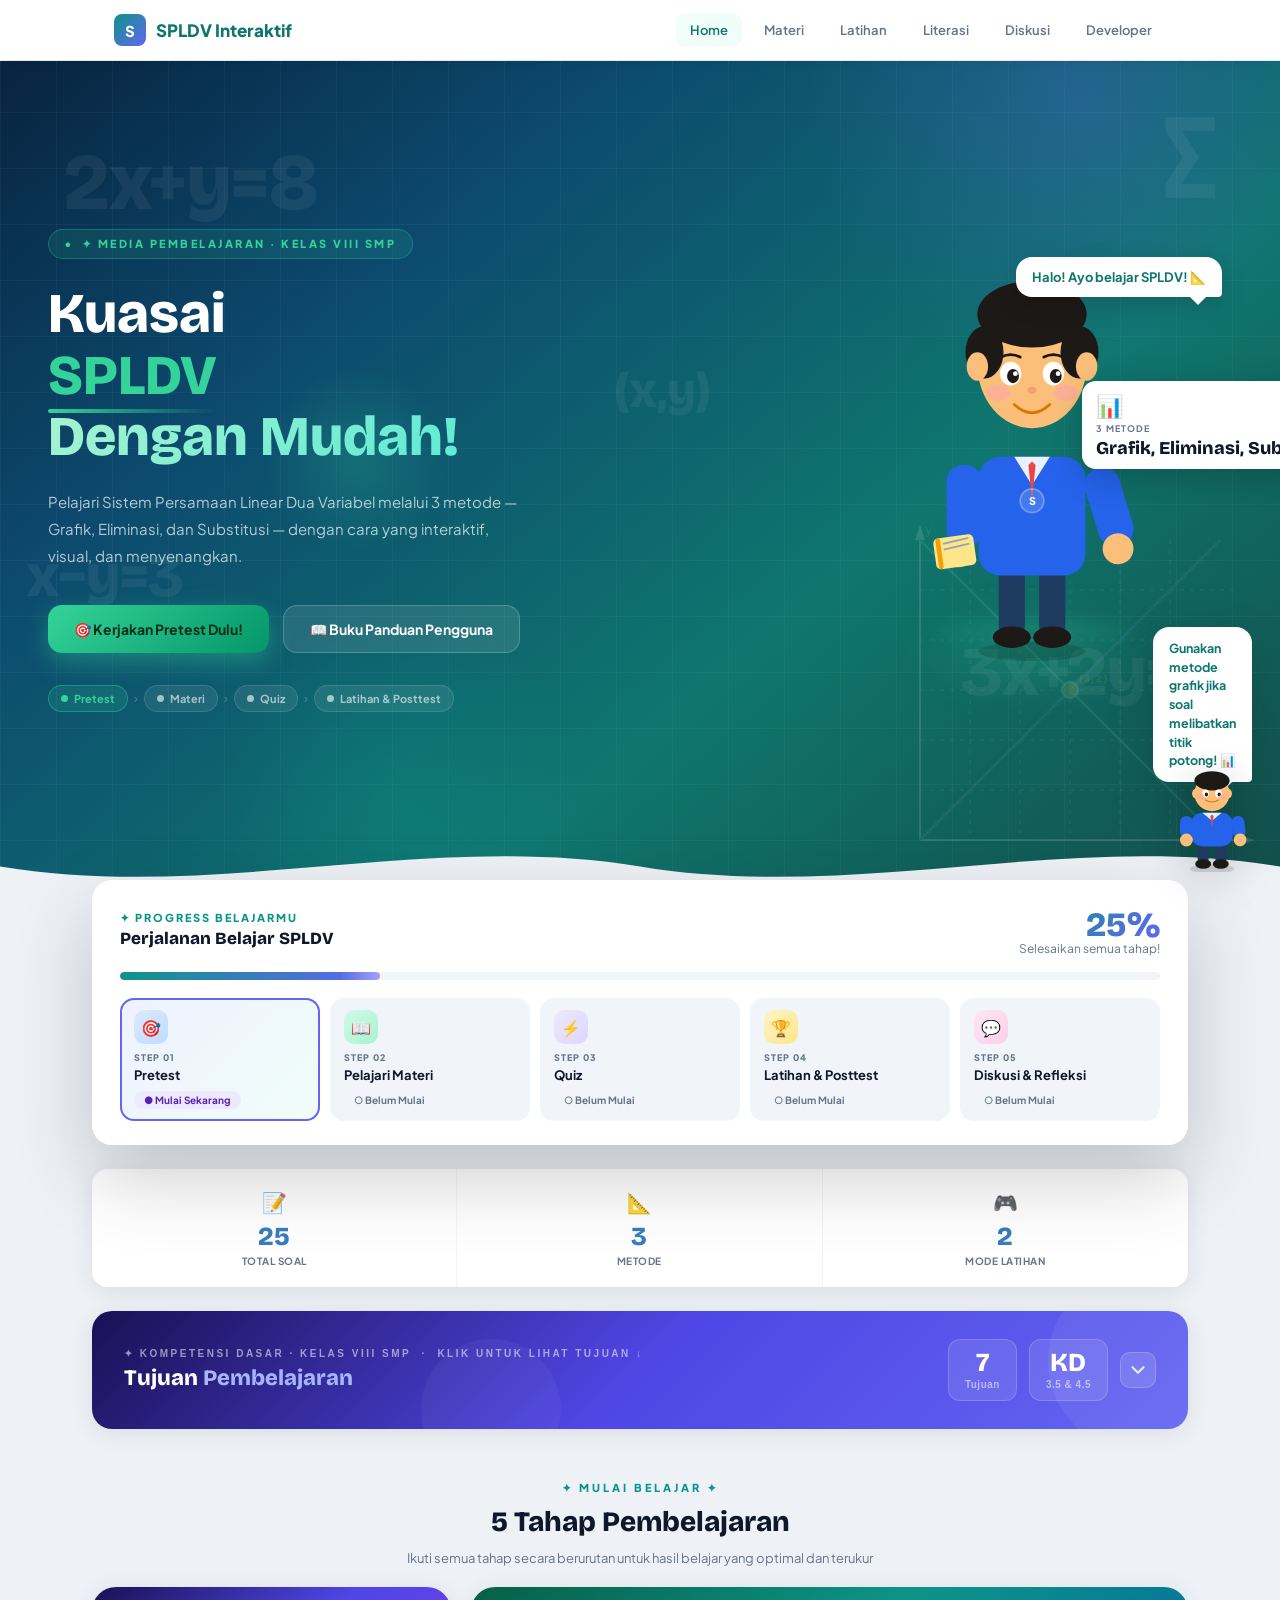
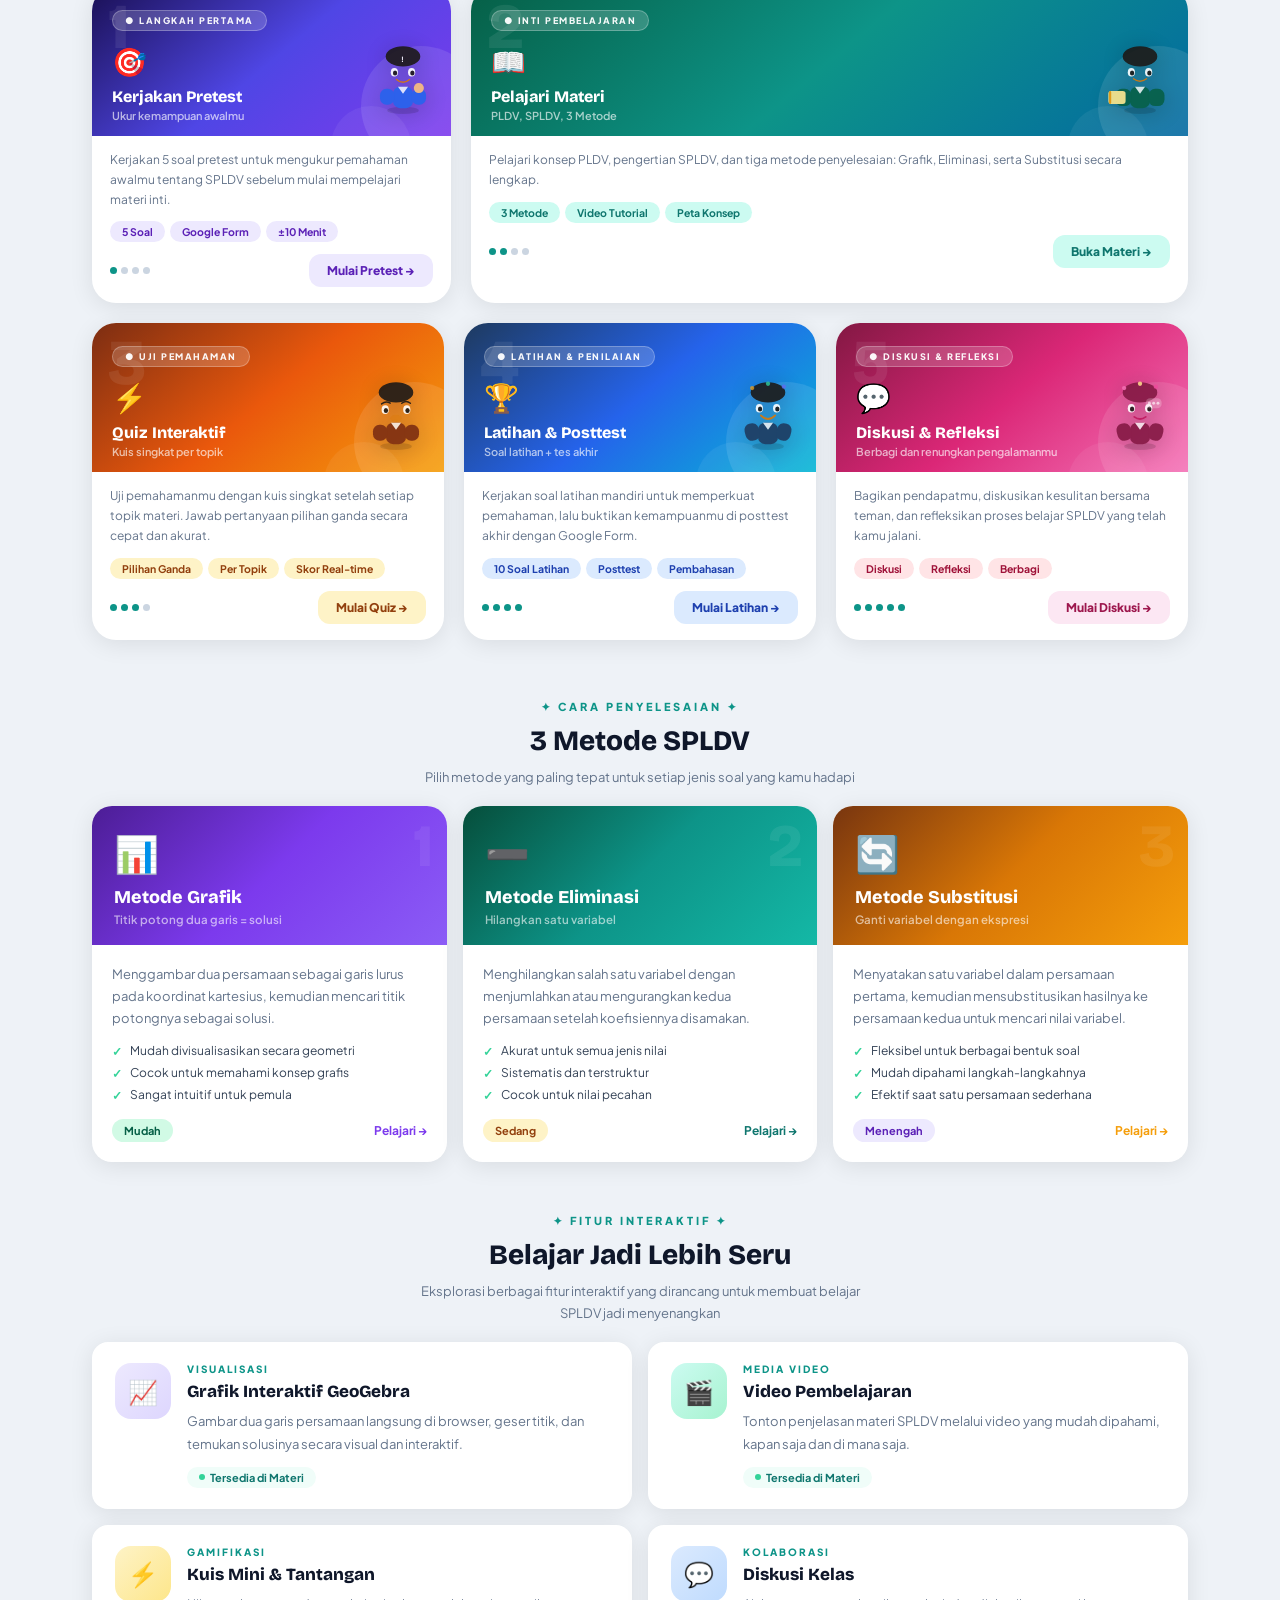
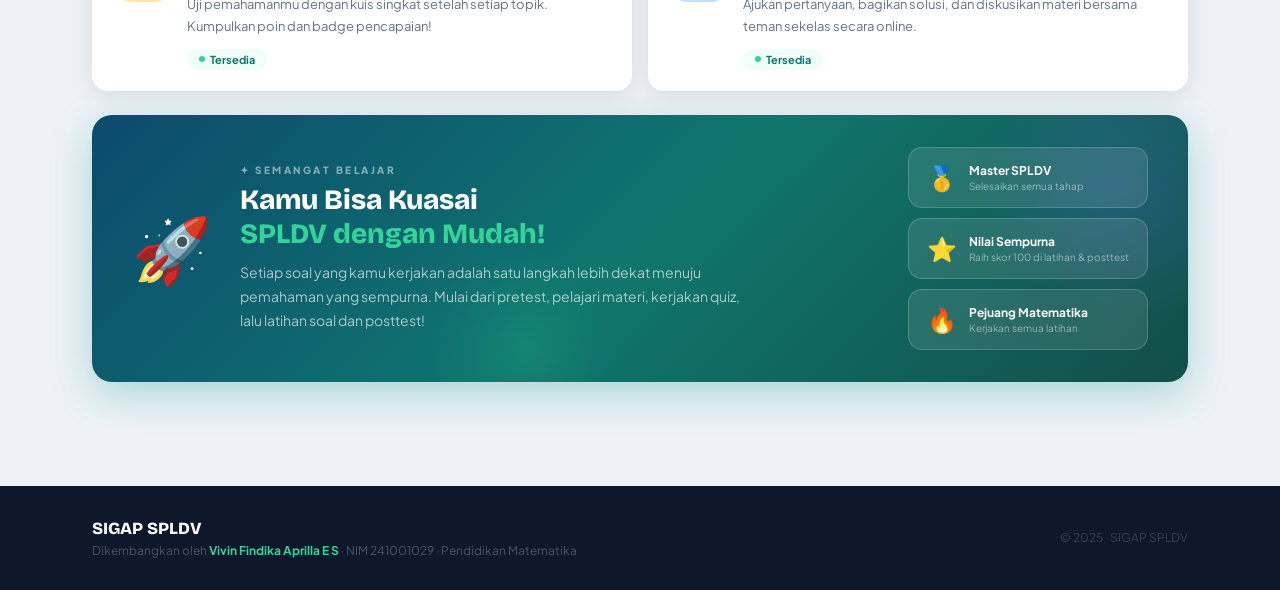
==== Project/karakter.html @ 5795cd6a "Initial commit: add project files and .gitignore" ====
<!DOCTYPE html>
<html lang="id">
<head>
  <meta charset="UTF-8">
  <meta name="viewport" content="width=device-width, initial-scale=1.0">
  <title>SIGAP SPLDV — Media Pembelajaran Kelas VIII SMP</title>
  <link rel="preconnect" href="https://fonts.googleapis.com">
  <link href="https://fonts.googleapis.com/css2?family=Bricolage+Grotesque:opsz,wght@12..96,300;12..96,600;12..96,700;12..96,800&family=Plus+Jakarta+Sans:wght@400;500;600;700;800&display=swap" rel="stylesheet">
  <link rel="stylesheet" href="assets/css/navbar.css">
  <style>
    :root {
      --teal: #0D9488;
      --teal-d: #0F766E;
      --teal-l: #5EEAD4;
      --teal-xl: #F0FDF9;
      --mint: #34D399;
      --indigo: #6366F1;
      --indigo-d: #4F46E5;
      --violet: #7C3AED;
      --blue: #2563EB;
      --sky: #0EA5E9;
      --amber: #F59E0B;
      --rose: #F43F5E;
      --slate-900: #0F172A;
      --slate-700: #334155;
      --slate-500: #64748B;
      --slate-300: #CBD5E1;
      --slate-100: #F1F5F9;
      --white: #FFFFFF;
      --shadow-sm: 0 2px 8px rgba(0,0,0,.06);
      --shadow: 0 4px 24px rgba(0,0,0,.09);
      --shadow-lg: 0 16px 48px rgba(0,0,0,.15);
      --shadow-xl: 0 32px 80px rgba(0,0,0,.2);
    }

    *, *::before, *::after { box-sizing: border-box; margin: 0; padding: 0; }

    html { scroll-behavior: smooth; }

    body {
      font-family: 'Plus Jakarta Sans', sans-serif;
      background: #EEF2F7;
      color: var(--slate-900);
      overflow-x: hidden;
    }

    /* ── SCROLLBAR ── */
    ::-webkit-scrollbar { width: 6px; }
    ::-webkit-scrollbar-track { background: #F1F5F9; }
    ::-webkit-scrollbar-thumb { background: var(--teal-l); border-radius: 3px; }

    /* ═══════════════════════════════════════
       HERO SECTION
    ═══════════════════════════════════════ */
    .hero {
      position: relative;
      min-height: 100vh;
      background: linear-gradient(140deg, #071F3A 0%, #0C4A6E 30%, #0F766E 65%, #134E4A 100%);
      overflow: visible;
      display: flex;
      flex-direction: column;
    }

    /* Background Math Decorations */
    .hero-bg {
      position: absolute;
      inset: 0;
      pointer-events: none;
      overflow: hidden;
    }

    .hero-grid {
      position: absolute;
      inset: 0;
      background-image:
        linear-gradient(rgba(255,255,255,.04) 1px, transparent 1px),
        linear-gradient(90deg, rgba(255,255,255,.04) 1px, transparent 1px);
      background-size: 56px 56px;
    }

    .hero-glow-1 {
      position: absolute;
      width: 600px; height: 600px;
      border-radius: 50%;
      background: radial-gradient(circle, rgba(99,102,241,.25) 0%, transparent 65%);
      top: -200px; right: -100px;
    }
    .hero-glow-2 {
      position: absolute;
      width: 400px; height: 400px;
      border-radius: 50%;
      background: radial-gradient(circle, rgba(13,148,136,.3) 0%, transparent 65%);
      bottom: -100px; left: 200px;
    }
    .hero-glow-3 {
      position: absolute;
      width: 200px; height: 200px;
      border-radius: 50%;
      background: radial-gradient(circle, rgba(52,211,153,.2) 0%, transparent 65%);
      top: 40%; left: 20%;
    }

    /* Floating Math Symbols */
    .math-float {
      position: absolute;
      font-family: 'Bricolage Grotesque', serif;
      font-weight: 800;
      color: rgba(255,255,255,.06);
      pointer-events: none;
      user-select: none;
      animation: floatSlow 8s ease-in-out infinite;
    }
    .math-float:nth-child(even) { animation-direction: reverse; animation-duration: 10s; }

    @keyframes floatSlow {
      0%, 100% { transform: translateY(0) rotate(0deg); }
      50% { transform: translateY(-20px) rotate(3deg); }
    }

    /* Coordinate Lines */
    .coord-svg {
      position: absolute;
      bottom: 0; right: 0;
      width: 420px; height: 380px;
      opacity: .12;
      pointer-events: none;
    }

    /* Navbar styles moved to assets/css/navbar.css */

    /* ── HERO CONTENT ── */
    .hero-content {
      position: relative;
      z-index: 2;
      flex: 1;
      display: flex;
      align-items: center;
      justify-content: space-between;
      padding: 60px 48px 80px;
      gap: 60px;
      overflow: visible;
    }

    .hero-left { flex: 0 1 500px; }

    .hero-eyebrow {
      display: inline-flex;
      align-items: center;
      gap: 8px;
      background: rgba(52,211,153,.12);
      border: 1px solid rgba(52,211,153,.3);
      color: var(--mint);
      font-size: 11px; font-weight: 800;
      letter-spacing: 2.5px; text-transform: uppercase;
      padding: 7px 16px;
      border-radius: 20px;
      margin-bottom: 24px;
      animation: fadeInDown .6s ease both;
    }
    .hero-eyebrow::before { content: '●'; font-size: 6px; animation: pulse 2s infinite; }
    @keyframes pulse { 0%,100%{opacity:1}50%{opacity:.3} }
    @keyframes fadeInDown { from{opacity:0;transform:translateY(-16px)}to{opacity:1;transform:none} }

    .hero-title {
      font-family: 'Bricolage Grotesque', serif;
      font-size: 56px;
      font-weight: 800;
      color: white;
      line-height: 1.1;
      margin-bottom: 20px;
      animation: fadeInUp .7s .1s ease both;
    }
    .hero-title .accent { color: var(--mint); position: relative; }
    .hero-title .accent::after {
      content: '';
      position: absolute;
      left: 0; bottom: -4px;
      width: 100%; height: 4px;
      background: linear-gradient(90deg, var(--mint), transparent);
      border-radius: 2px;
    }
    .hero-title .glow-text {
      background: linear-gradient(135deg, #A7F3D0, var(--teal-l));
      -webkit-background-clip: text;
      -webkit-text-fill-color: transparent;
    }

    @keyframes fadeInUp { from{opacity:0;transform:translateY(20px)}to{opacity:1;transform:none} }

    .hero-desc {
      font-size: 15px;
      color: rgba(255,255,255,.7);
      line-height: 1.8;
      margin-bottom: 36px;
      max-width: 480px;
      animation: fadeInUp .7s .2s ease both;
    }

    .hero-btns {
      display: flex;
      gap: 14px;
      flex-wrap: wrap;
      animation: fadeInUp .7s .3s ease both;
    }

    .btn {
      display: inline-flex;
      align-items: center;
      gap: 8px;
      font-family: 'Plus Jakarta Sans', sans-serif;
      font-size: 14px; font-weight: 700;
      padding: 14px 26px;
      border-radius: 14px;
      border: none;
      cursor: pointer;
      text-decoration: none;
      transition: all .22s cubic-bezier(.34,1.56,.64,1);
    }
    .btn-primary {
      background: linear-gradient(135deg, var(--mint), #059669);
      color: #052e16;
      box-shadow: 0 8px 24px rgba(52,211,153,.4);
    }
    .btn-primary:hover { transform: translateY(-3px) scale(1.02); box-shadow: 0 14px 32px rgba(52,211,153,.5); }

    .btn-ghost {
      background: rgba(255,255,255,.1);
      color: white;
      border: 1px solid rgba(255,255,255,.2);
      backdrop-filter: blur(8px);
    }
    .btn-ghost:hover { background: rgba(255,255,255,.18); transform: translateY(-2px); }

    /* Progress mini pills */
    .hero-progress {
      display: flex;
      align-items: center;
      gap: 6px;
      margin-top: 32px;
      animation: fadeInUp .7s .4s ease both;
    }
    .prog-step {
      display: flex;
      align-items: center;
      gap: 6px;
      background: rgba(255,255,255,.08);
      border: 1px solid rgba(255,255,255,.12);
      border-radius: 20px;
      padding: 6px 12px;
      font-size: 11px;
      font-weight: 700;
      color: rgba(255,255,255,.6);
      transition: all .2s;
    }
    .prog-step.active {
      background: rgba(52,211,153,.15);
      border-color: rgba(52,211,153,.4);
      color: var(--mint);
    }
    .prog-dot {
      width: 7px; height: 7px;
      border-radius: 50%;
      background: currentColor;
      flex-shrink: 0;
    }
    .prog-arrow { color: rgba(255,255,255,.25); font-size: 13px; }

    /* Hero Right — Mascot */
    .hero-right {
      flex-shrink: 0;
      flex: 0 1 auto;
      position: relative;
      animation: fadeInRight .8s .2s ease both;
    }
    @keyframes fadeInRight { from{opacity:0;transform:translateX(30px)}to{opacity:1;transform:none} }

    .mascot-stage {
      position: relative;
      width: 400px;
      overflow: visible;
      margin: 0 auto;
    }

    .mascot-glow {
      position: absolute;
      bottom: -30px;
      left: 50%;
      transform: translateX(-50%);
      width: 240px; height: 80px;
      background: radial-gradient(ellipse, rgba(52,211,153,.3), transparent 70%);
      filter: blur(20px);
    }

    .mascot-platform {
      position: absolute;
      bottom: 20px;
      left: 50%;
      transform: translateX(-50%);
      width: 200px; height: 20px;
      background: rgba(52,211,153,.1);
      border-radius: 50%;
      filter: blur(8px);
    }

    .mascot-svg-wrap {
      position: relative;
      z-index: 2;
      animation: mascotFloat 4s ease-in-out infinite;
    }
    @keyframes mascotFloat {
      0%,100%{transform:translateY(0)}
      50%{transform:translateY(-12px)}
    }

    /* Floating info cards around mascot */
    .float-card {
      position: absolute;
      background: white;
      border-radius: 14px;
      padding: 10px 14px;
      box-shadow: 0 8px 32px rgba(0,0,0,.2);
      z-index: 3;
      animation: cardFloat 5s ease-in-out infinite;
    }
    .float-card:nth-child(odd) { animation-direction: reverse; animation-duration: 6s; }
    @keyframes cardFloat {
      0%,100%{transform:translateY(0) rotate(0deg)}
      50%{transform:translateY(-8px) rotate(1deg)}
    }

    .fc-1 { top: 40px; left: -120px; }
    .fc-2 { top: 100px; right: -120px; }

    .fc-label { font-size: 9px; font-weight: 700; color: var(--slate-500); letter-spacing: 1px; text-transform: uppercase; margin-bottom: 3px; }
    .fc-value { font-family: 'Bricolage Grotesque', serif; font-size: 18px; font-weight: 800; color: var(--slate-900); }
    .fc-sub { font-size: 10px; color: var(--slate-500); margin-top: 2px; }
    .fc-icon { font-size: 22px; margin-bottom: 4px; }

    /* Speech bubble */
    .hero-bubble {
      position: absolute;
      top: -24px;
      right: 10px;
      background: white;
      border-radius: 16px 16px 4px 16px;
      padding: 12px 16px;
      font-size: 13px; font-weight: 700;
      color: var(--teal-d);
      box-shadow: 0 8px 24px rgba(0,0,0,.15);
      white-space: nowrap;
      z-index: 5;
      animation: bubblePop .6s .8s cubic-bezier(.34,1.26,.64,.99) both;
    }
    @keyframes bubblePop { from{opacity:0;transform:scale(.75) translateY(8px)}to{opacity:1;transform:scale(1) translateY(0)} }
    .hero-bubble::after {
      content: '';
      position: absolute;
      bottom: -8px; right: 16px;
      width: 0; height: 0;
      border-left: 8px solid transparent;
      border-right: 8px solid transparent;
      border-top: 8px solid white;
    }

    /* Hero wave bottom */
    .hero-wave {
      position: absolute;
      bottom: -2px; left: 0; right: 0;
      z-index: 1;
    }

    /* ═══════════════════════════════════════
       MAIN WRAPPER
    ═══════════════════════════════════════ */
    .main { max-width: 1160px; margin: 0 auto; padding: 0 32px 80px; }

    /* ── PROGRESS SECTION ── */
    .progress-section {
      background: white;
      border-radius: 20px;
      padding: 24px 28px;
      margin-top: -20px;
      position: relative;
      z-index: 5;
      box-shadow: var(--shadow-xl);
      margin-bottom: 24px;
    }

    .ps-top {
      display: flex;
      align-items: center;
      justify-content: space-between;
      margin-bottom: 16px;
    }
    .ps-label {
      font-size: 11px; font-weight: 800;
      letter-spacing: 2px; text-transform: uppercase;
      color: var(--teal);
    }
    .ps-title {
      font-family: 'Bricolage Grotesque', serif;
      font-size: 17px; font-weight: 800;
      color: var(--slate-900);
      margin-top: 3px;
    }
    .ps-pct {
      font-family: 'Bricolage Grotesque', serif;
      font-size: 34px; font-weight: 800;
      background: linear-gradient(135deg, var(--teal), var(--indigo));
      -webkit-background-clip: text;
      -webkit-text-fill-color: transparent;
    }
    .ps-pct-sub { font-size: 12px; color: var(--slate-500); text-align: right; margin-top: -4px; }

    .progress-track {
      height: 8px;
      background: var(--slate-100);
      border-radius: 10px;
      overflow: hidden;
      margin-bottom: 18px;
    }
    .progress-fill {
      height: 100%;
      width: 25%;
      background: linear-gradient(90deg, var(--teal), var(--indigo));
      border-radius: 10px;
      transition: width 1.5s cubic-bezier(.4,0,.2,1);
      position: relative;
    }
    .progress-fill::after {
      content: '';
      position: absolute;
      right: 0; top: 0; bottom: 0;
      width: 40px;
      background: linear-gradient(90deg, transparent, rgba(255,255,255,.4));
      animation: shimmer 2s infinite;
    }
    @keyframes shimmer { 0%{transform:translateX(-40px)}100%{transform:translateX(40px)} }

    .steps-row {
      display: grid;
      grid-template-columns: repeat(5, 1fr);
      gap: 10px;
    }

    .step-item {
      background: var(--slate-100);
      border-radius: 14px;
      padding: 10px 12px;
      border: 2px solid transparent;
      transition: all .25s;
      cursor: pointer;
      text-decoration: none;
      color: inherit;
      display: block;
    }
    .step-item:hover { border-color: var(--teal-l); background: var(--teal-xl); transform: translateY(-2px); }
    .step-item.done { background: var(--teal-xl); border-color: var(--teal-l); }
    .step-item.current { background: linear-gradient(135deg, #EEF2FF, #F0FDF9); border-color: var(--indigo); }

    .si-icon {
      width: 34px; height: 34px;
      border-radius: 10px;
      display: flex; align-items: center; justify-content: center;
      font-size: 16px;
      margin-bottom: 8px;
    }
    .si-icon-1 { background: linear-gradient(135deg, #DBEAFE, #BFDBFE); }
    .si-icon-2 { background: linear-gradient(135deg, #D1FAE5, #A7F3D0); }
    .si-icon-3 { background: linear-gradient(135deg, #EDE9FE, #DDD6FE); }
    .si-icon-4 { background: linear-gradient(135deg, #FEF3C7, #FDE68A); }
    .si-icon-5 { background: linear-gradient(135deg, #FCE7F3, #FBCFE8); }

    .si-num { font-size: 9px; font-weight: 800; color: var(--slate-500); letter-spacing: 1px; text-transform: uppercase; margin-bottom: 4px; }
    .si-title { font-size: 13px; font-weight: 700; color: var(--slate-900); }
    .si-status {
      display: inline-flex;
      align-items: center;
      gap: 4px;
      margin-top: 8px;
      font-size: 10px; font-weight: 700;
      padding: 3px 10px;
      border-radius: 20px;
    }
    .si-status.done { background: #D1FAE5; color: #065F46; }
    .si-status.current { background: #EDE9FE; color: #5B21B6; }
    .si-status.todo { background: var(--slate-100); color: var(--slate-500); }

    /* ── SECTION LABEL ── */
    .sec-header {
      text-align: center;
      padding: 28px 0 18px;
    }
    .sec-eyebrow {
      font-size: 11px; font-weight: 800;
      letter-spacing: 3px; text-transform: uppercase;
      color: var(--teal);
      margin-bottom: 10px;
    }
    .sec-title {
      font-family: 'Bricolage Grotesque', serif;
      font-size: 28px; font-weight: 800;
      color: var(--slate-900);
      margin-bottom: 8px;
    }
    .sec-sub { font-size: 13px; color: var(--slate-500); max-width: 480px; margin: 0 auto; line-height: 1.7; }

    /* ── CARDS GRID ── */
    .cards-grid { display: grid; grid-template-columns: repeat(2, 1fr); gap: 20px; margin-bottom: 32px; }
    .cards-grid.four { grid-template-columns: repeat(4, 1fr); }
    .cards-grid.five {
      display: flex;
      flex-direction: column;
      gap: 20px;
      margin-bottom: 32px;
    }
    .cards-five-top {
      display: grid;
      grid-template-columns: 1fr 2fr;
      gap: 20px;
    }
    .cards-five-bottom {
      display: grid;
      grid-template-columns: repeat(3, 1fr);
      gap: 20px;
    }
    @media (max-width: 900px) {
      .cards-five-top { grid-template-columns: 1fr 1fr; }
      .cards-five-bottom { grid-template-columns: repeat(2, 1fr); }
      .steps-row { grid-template-columns: repeat(3, 1fr); }
    }
    @media (max-width: 600px) {
      .cards-five-top, .cards-five-bottom { grid-template-columns: 1fr; }
      .steps-row { grid-template-columns: repeat(2, 1fr); }
    }

    .learn-card {
      border-radius: 24px;
      overflow: hidden;
      background: white;
      box-shadow: var(--shadow);
      transition: all .3s cubic-bezier(.34,1.56,.64,1);
      text-decoration: none;
      color: inherit;
      display: block;
      cursor: pointer;
    }
    .learn-card:hover {
      transform: translateY(-8px);
      box-shadow: var(--shadow-xl);
    }

    .lc-top {
      padding: 20px 20px 14px;
      position: relative;
      overflow: hidden;
      min-height: 130px;
    }
    .lc-top::before {
      content: '';
      position: absolute;
      bottom: -30px; right: -30px;
      width: 120px; height: 120px;
      border-radius: 50%;
      background: rgba(255,255,255,.1);
    }
    .lc-top::after {
      content: '';
      position: absolute;
      bottom: -50px; right: 40px;
      width: 80px; height: 80px;
      border-radius: 50%;
      background: rgba(255,255,255,.06);
    }

    .lc-grad-1 { background: linear-gradient(140deg, #1a1054, #4F46E5, #7C3AED); }
    .lc-grad-2 { background: linear-gradient(140deg, #065F46, #0D9488, #0369A1); }
    .lc-grad-3 { background: linear-gradient(140deg, #7C2D12, #EA580C, #F59E0B); }
    .lc-grad-4 { background: linear-gradient(140deg, #1E3A5F, #2563EB, #06B6D4); }
    .lc-grad-5 { background: linear-gradient(140deg, #831843, #DB2777, #F472B6); }

    .lc-badge {
      display: inline-flex;
      align-items: center;
      gap: 5px;
      background: rgba(255,255,255,.18);
      border: 1px solid rgba(255,255,255,.25);
      color: rgba(255,255,255,.95);
      font-size: 9px; font-weight: 800;
      letter-spacing: 1.5px; text-transform: uppercase;
      padding: 4px 12px;
      border-radius: 20px;
      margin-bottom: 12px;
      position: relative; z-index: 1;
    }

    .lc-mascot {
      position: absolute;
      right: 12px; bottom: 8px;
      width: 72px; opacity: .9;
      filter: drop-shadow(0 4px 12px rgba(0,0,0,.25));
    }

    .lc-num {
      font-family: 'Bricolage Grotesque', serif;
      font-size: 64px; font-weight: 800;
      color: rgba(255,255,255,.08);
      position: absolute;
      top: 8px; left: 16px;
      line-height: 1;
    }

    .lc-icon {
      font-size: 28px;
      margin-bottom: 8px;
      position: relative; z-index: 1;
    }

    .lc-title {
      font-family: 'Bricolage Grotesque', serif;
      font-size: 16px; font-weight: 800;
      color: white;
      margin-bottom: 3px;
      position: relative; z-index: 1;
    }
    .lc-sub {
      font-size: 11px;
      color: rgba(255,255,255,.65);
      font-weight: 600;
      position: relative; z-index: 1;
    }

    .lc-body {
      padding: 14px 18px 16px;
    }
    .lc-desc {
      font-size: 12px;
      color: var(--slate-500);
      line-height: 1.65;
      margin-bottom: 12px;
    }

    .lc-tags {
      display: flex; gap: 5px; flex-wrap: wrap;
      margin-bottom: 12px;
    }
    .tag {
      font-size: 10.5px; font-weight: 700;
      padding: 4px 12px;
      border-radius: 20px;
    }
    .tag-indigo { background: #EDE9FE; color: #5B21B6; }
    .tag-teal { background: #CCFBF1; color: #0F766E; }
    .tag-amber { background: #FEF3C7; color: #92400E; }
    .tag-blue { background: #DBEAFE; color: #1E40AF; }
    .tag-rose { background: #FFE4E6; color: #9F1239; }

    .lc-footer {
      display: flex;
      align-items: center;
      justify-content: space-between;
    }
    .lc-dots {
      display: flex; gap: 4px;
    }
    .lc-dot {
      width: 7px; height: 7px;
      border-radius: 50%;
      background: var(--slate-300);
    }
    .lc-dot.fill { background: var(--teal); }

    .lc-btn {
      display: inline-flex;
      align-items: center;
      gap: 6px;
      font-size: 12px; font-weight: 800;
      padding: 9px 18px;
      border-radius: 12px;
      border: none;
      cursor: pointer;
      font-family: 'Plus Jakarta Sans', sans-serif;
      text-decoration: none;
      transition: all .2s;
    }
    .lc-btn-indigo { background: #EDE9FE; color: #5B21B6; }
    .lc-btn-indigo:hover { background: #DDD6FE; transform: translateX(3px); }
    .lc-btn-teal { background: #CCFBF1; color: #0F766E; }
    .lc-btn-teal:hover { background: #A7F3D0; transform: translateX(3px); }
    .lc-btn-amber { background: #FEF3C7; color: #92400E; }
    .lc-btn-amber:hover { background: #FDE68A; transform: translateX(3px); }
    .lc-btn-blue { background: #DBEAFE; color: #1E40AF; }
    .lc-btn-blue:hover { background: #BFDBFE; transform: translateX(3px); }
    .lc-btn-rose { background: #FCE7F3; color: #9D174D; }
    .lc-btn-rose:hover { background: #FBCFE8; transform: translateX(3px); }

    /* ── STATS BAR ── */
    .stats-wrap {
      background: white;
      border-radius: 16px;
      box-shadow: var(--shadow);
      display: grid;
      grid-template-columns: repeat(auto-fit, minmax(200px, 1fr));
      overflow: hidden;
      margin-bottom: 24px;
    }

    .stat-item {
      padding: 20px 16px;
      text-align: center;
      border-right: 1px solid var(--slate-100);
      transition: background .2s;
      cursor: default;
    }
    .stat-item:last-child { border-right: none; }
    .stat-item:hover { background: var(--teal-xl); }

    .stat-icon { font-size: 20px; margin-bottom: 6px; }
    .stat-num {
      font-family: 'Bricolage Grotesque', serif;
      font-size: 26px; font-weight: 800;
      background: linear-gradient(135deg, var(--teal), var(--indigo));
      -webkit-background-clip: text;
      -webkit-text-fill-color: transparent;
    }
    .stat-lbl {
      font-size: 10px; font-weight: 700;
      color: var(--slate-500);
      text-transform: uppercase; letter-spacing: .5px;
      margin-top: 3px;
    }

    /* ── FEATURES SECTION ── */
    .features-grid {
      display: grid;
      grid-template-columns: repeat(2, 1fr);
      gap: 16px;
      margin-bottom: 24px;
    }

    .feat-card {
      background: white;
      border-radius: 16px;
      padding: 20px 22px;
      box-shadow: var(--shadow);
      transition: all .25s;
      display: flex;
      align-items: flex-start;
      gap: 16px;
      border: 1.5px solid transparent;
      text-decoration: none;
      color: inherit;
    }
    .feat-card:hover {
      border-color: var(--teal-l);
      transform: translateY(-4px);
      box-shadow: var(--shadow-lg);
    }

    .feat-icon-wrap {
      width: 56px; height: 56px;
      border-radius: 16px;
      display: flex; align-items: center; justify-content: center;
      font-size: 24px;
      flex-shrink: 0;
    }
    .fi-1 { background: linear-gradient(135deg, #EDE9FE, #DDD6FE); }
    .fi-2 { background: linear-gradient(135deg, #CCFBF1, #A7F3D0); }
    .fi-3 { background: linear-gradient(135deg, #FEF3C7, #FDE68A); }
    .fi-4 { background: linear-gradient(135deg, #DBEAFE, #BFDBFE); }

    .feat-body {}
    .feat-label {
      font-size: 10px; font-weight: 800;
      letter-spacing: 2px; text-transform: uppercase;
      color: var(--teal); margin-bottom: 6px;
    }
    .feat-title {
      font-family: 'Bricolage Grotesque', serif;
      font-size: 17px; font-weight: 800;
      color: var(--slate-900);
      margin-bottom: 8px;
    }
    .feat-desc {
      font-size: 13px;
      color: var(--slate-500);
      line-height: 1.7;
    }
    .feat-chip {
      display: inline-flex;
      align-items: center;
      gap: 5px;
      margin-top: 12px;
      font-size: 11px; font-weight: 700;
      background: var(--teal-xl);
      color: var(--teal-d);
      padding: 4px 12px;
      border-radius: 20px;
    }
    .feat-chip .dot { width: 6px; height: 6px; border-radius: 50%; background: var(--mint); }

    /* ── METHODS ROW ── */
    .methods-section { margin-bottom: 24px; }

    .methods-grid {
      display: grid;
      grid-template-columns: repeat(3, 1fr);
      gap: 16px;
    }

    .method-card {
      border-radius: 20px;
      overflow: hidden;
      background: white;
      box-shadow: var(--shadow);
      transition: all .3s cubic-bezier(.34,1.56,.64,1);
    }
    .method-card:hover { transform: translateY(-6px); box-shadow: var(--shadow-lg); }

    .mc-header {
      padding: 24px 22px 18px;
      position: relative;
      overflow: hidden;
    }
    .mc-h1 { background: linear-gradient(135deg, #4C1D95, #7C3AED, #8B5CF6); }
    .mc-h2 { background: linear-gradient(135deg, #064E3B, #0D9488, #14B8A6); }
    .mc-h3 { background: linear-gradient(135deg, #78350F, #D97706, #F59E0B); }

    .mc-num {
      position: absolute; top: 10px; right: 14px;
      font-family: 'Bricolage Grotesque', serif;
      font-size: 60px; font-weight: 800;
      color: rgba(255,255,255,.07);
      line-height: 1;
    }

    .mc-icon-big { font-size: 36px; margin-bottom: 10px; position: relative; z-index: 1; }
    .mc-name {
      font-family: 'Bricolage Grotesque', serif;
      font-size: 18px; font-weight: 800;
      color: white; margin-bottom: 4px;
      position: relative; z-index: 1;
    }
    .mc-tagline {
      font-size: 11.5px; color: rgba(255,255,255,.6);
      font-weight: 600; position: relative; z-index: 1;
    }

    .mc-body { padding: 18px 20px 20px; }
    .mc-desc { font-size: 13px; color: var(--slate-500); line-height: 1.7; margin-bottom: 14px; }

    .mc-pros {
      display: flex; flex-direction: column; gap: 6px;
      margin-bottom: 16px;
    }
    .mc-pro {
      display: flex; align-items: flex-start; gap: 8px;
      font-size: 12px; color: var(--slate-700);
    }
    .mc-pro::before {
      content: '✓';
      color: var(--mint);
      font-weight: 800;
      flex-shrink: 0;
      margin-top: 1px;
    }

    .mc-footer {
      display: flex; align-items: center;
      justify-content: space-between;
    }
    .mc-diff {
      font-size: 11px; font-weight: 700;
      padding: 5px 12px; border-radius: 20px;
    }
    .diff-easy { background: #D1FAE5; color: #065F46; }
    .diff-med { background: #FEF3C7; color: #92400E; }
    .diff-hard { background: #EDE9FE; color: #5B21B6; }

    /* ── MOTIVASI BANNER ── */
    .moti-banner {
      background: linear-gradient(135deg, #0C4A6E, #0F766E, #134E4A);
      border-radius: 20px;
      padding: 32px 40px;
      display: flex;
      align-items: center;
      gap: 28px;
      position: relative;
      overflow: hidden;
      margin-bottom: 24px;
      box-shadow: 0 12px 40px rgba(13,148,136,.3);
    }
    .moti-banner::before {
      content: '';
      position: absolute;
      top: -80px; right: -80px;
      width: 300px; height: 300px;
      border-radius: 50%;
      background: radial-gradient(circle, rgba(99,102,241,.2), transparent 65%);
    }
    .moti-banner::after {
      content: '';
      position: absolute;
      bottom: -60px; left: 30%;
      width: 200px; height: 200px;
      border-radius: 50%;
      background: radial-gradient(circle, rgba(52,211,153,.15), transparent 65%);
    }

    .moti-icon-big { font-size: 64px; flex-shrink: 0; position: relative; z-index: 1; animation: popBounce 3s ease-in-out infinite; }
    @keyframes popBounce { 0%,100%{transform:scale(1)}50%{transform:scale(1.1) rotate(5deg)} }

    .moti-content { flex: 1; position: relative; z-index: 1; }
    .moti-eyebrow {
      font-size: 10px; font-weight: 800;
      letter-spacing: 2.5px; text-transform: uppercase;
      color: rgba(255,255,255,.5); margin-bottom: 8px;
    }
    .moti-title {
      font-family: 'Bricolage Grotesque', serif;
      font-size: 28px; font-weight: 800;
      color: white; line-height: 1.2; margin-bottom: 10px;
    }
    .moti-title span { color: var(--mint); }
    .moti-desc { font-size: 14px; color: rgba(255,255,255,.65); line-height: 1.7; max-width: 500px; }

    .moti-badge-wrap {
      display: flex; flex-direction: column; gap: 10px;
      flex-shrink: 0; position: relative; z-index: 1;
    }
    .achievement-badge {
      background: rgba(255,255,255,.1);
      border: 1px solid rgba(255,255,255,.18);
      border-radius: 14px;
      padding: 14px 18px;
      display: flex; align-items: center; gap: 12px;
      min-width: 200px;
      transition: all .2s;
    }
    .achievement-badge:hover { background: rgba(255,255,255,.16); transform: translateX(-4px); }
    .ab-icon { font-size: 24px; }
    .ab-name { font-size: 12px; font-weight: 700; color: white; }
    .ab-pts { font-size: 10px; color: rgba(255,255,255,.5); margin-top: 2px; }

    /* ── FOOTER ── */
    .footer {
      background: var(--slate-900);
      color: white;
    }
    .footer-inner {
      max-width: 1160px; margin: 0 auto;
      padding: 32px;
      display: flex; align-items: center;
      justify-content: space-between;
      flex-wrap: wrap; gap: 16px;
    }
    .footer-brand {
      font-family: 'Bricolage Grotesque', serif;
      font-size: 17px; font-weight: 800;
      color: white; margin-bottom: 4px;
    }
    .footer-sub { font-size: 12px; color: #475569; }
    .footer-sub span { color: var(--mint); font-weight: 700; }
    .footer-right { font-size: 12px; color: #334155; }

    /* ── FLOATING MASCOT ── */
    .floating-mascot {
      position: fixed; bottom: 28px; right: 28px;
      z-index: 999; cursor: pointer;
      transition: transform .3s cubic-bezier(.34,1.56,.64,1);
    }
    .floating-mascot:hover { transform: translateY(-6px) scale(1.06); }
    .fm-char {
      width: 80px; height: auto; display: block;
      filter: drop-shadow(0 8px 20px rgba(0,0,0,.2));
    }
    .fm-bubble {
      position: absolute; bottom: 90px; right: 0;
      background: white;
      border-radius: 16px 16px 4px 16px;
      padding: 12px 16px;
      font-size: 12.5px; font-weight: 700;
      color: var(--teal-d);
      box-shadow: var(--shadow-lg);
      opacity: 0; transform: translateY(10px) scale(.85);
      transition: opacity .35s cubic-bezier(.34,1.26,.64,.99), transform .35s cubic-bezier(.34,1.26,.64,.99);
      pointer-events: none;
      max-width: 220px; white-space: normal;
      text-align: left; line-height: 1.5;
    }
    .fm-bubble::after {
      content: ''; position: absolute;
      bottom: -8px; right: 20px;
      width: 0; height: 0;
      border-left: 8px solid transparent;
      border-right: 8px solid transparent;
      border-top: 8px solid white;
    }
    .floating-mascot.show-bubble .fm-bubble { opacity:1; transform:translateY(0) scale(1); }
    .floating-mascot:hover .fm-bubble { opacity:1; transform:translateY(0) scale(1); }

    /* ── TUJUAN PEMBELAJARAN ── */
    .tujuan-section {
      background: white;
      border-radius: 20px;
      box-shadow: var(--shadow);
      overflow: hidden;
      margin-bottom: 24px;
    }

    .tujuan-header {
      background: linear-gradient(135deg, #1a1054 0%, #4F46E5 50%, #6366F1 100%);
      padding: 28px 32px;
      display: flex;
      align-items: center;
      justify-content: space-between;
      gap: 20px;
      position: relative;
      overflow: hidden;
      cursor: pointer;
      width: 100%;
      border: none;
      text-align: left;
      transition: filter .2s;
    }
    .tujuan-header:hover { filter: brightness(1.08); }
    .tujuan-header:active { filter: brightness(0.96); }

    .tujuan-toggle-icon {
      width: 36px; height: 36px;
      border-radius: 10px;
      background: rgba(255,255,255,.12);
      border: 1px solid rgba(255,255,255,.2);
      display: flex; align-items: center; justify-content: center;
      flex-shrink: 0;
      transition: transform .35s cubic-bezier(.34,1.56,.64,1), background .2s;
    }
    .tujuan-header[aria-expanded="true"] .tujuan-toggle-icon {
      transform: rotate(180deg);
      background: rgba(255,255,255,.22);
    }

    /* Accordion body */
    .tujuan-body-wrap {
      overflow: hidden;
      max-height: 0;
      transition: max-height .45s cubic-bezier(.4,0,.2,1), opacity .35s ease;
      opacity: 0;
    }
    .tujuan-body-wrap.open {
      max-height: 600px;
      opacity: 1;
    }
    .tujuan-header::before {
      content: '';
      position: absolute;
      top: -40px; right: -40px;
      width: 180px; height: 180px;
      border-radius: 50%;
      background: rgba(255,255,255,.06);
    }
    .tujuan-header::after {
      content: '';
      position: absolute;
      bottom: -50px; left: 30%;
      width: 140px; height: 140px;
      border-radius: 50%;
      background: rgba(255,255,255,.04);
    }

    .tujuan-header-left { position: relative; z-index: 1; }
    .tujuan-eyebrow {
      font-size: 10px; font-weight: 800;
      letter-spacing: 2.5px; text-transform: uppercase;
      color: rgba(255,255,255,.55);
      margin-bottom: 6px;
    }
    .tujuan-title {
      font-family: 'Bricolage Grotesque', serif;
      font-size: 22px; font-weight: 800;
      color: white;
      line-height: 1.2;
    }
    .tujuan-title span { color: #A5B4FC; }

    .tujuan-header-right {
      position: relative; z-index: 1;
      display: flex;
      align-items: center;
      gap: 12px;
      flex-shrink: 0;
    }
    .tujuan-kompetensi {
      background: rgba(255,255,255,.1);
      border: 1px solid rgba(255,255,255,.18);
      border-radius: 12px;
      padding: 10px 16px;
      text-align: center;
    }
    .tk-num {
      font-family: 'Bricolage Grotesque', serif;
      font-size: 26px; font-weight: 800;
      color: white;
      line-height: 1;
    }
    .tk-lbl { font-size: 10px; color: rgba(255,255,255,.55); font-weight: 700; margin-top: 3px; letter-spacing: .5px; }

    .tujuan-body {
      padding: 24px 32px;
    }

    .tujuan-grid {
      display: grid;
      grid-template-columns: repeat(3, 1fr);
      gap: 14px;
      margin-bottom: 20px;
    }

    .tj-item {
      background: #F8FAFC;
      border: 1.5px solid #E2E8F0;
      border-radius: 14px;
      padding: 16px 16px;
      display: flex;
      align-items: flex-start;
      gap: 12px;
      transition: all .2s;
    }
    .tj-item:hover {
      border-color: #818CF8;
      background: #EEF2FF;
      transform: translateY(-2px);
      box-shadow: 0 4px 16px rgba(99,102,241,.12);
    }

    .tj-num {
      width: 26px; height: 26px;
      border-radius: 8px;
      background: linear-gradient(135deg, #4F46E5, #7C3AED);
      color: white;
      font-size: 11px; font-weight: 800;
      display: flex; align-items: center; justify-content: center;
      flex-shrink: 0;
      margin-top: 1px;
    }

    .tj-text {
      font-size: 12.5px;
      color: var(--slate-700);
      line-height: 1.6;
      font-weight: 500;
    }
    .tj-text strong {
      color: var(--slate-900);
      font-weight: 700;
    }

    .tujuan-footer {
      display: flex;
      align-items: center;
      justify-content: space-between;
      padding-top: 16px;
      border-top: 1px solid var(--slate-100);
      gap: 16px;
    }
    .tujuan-meta {
      display: flex;
      align-items: center;
      gap: 8px;
      flex-wrap: wrap;
    }
    .tj-chip {
      display: inline-flex;
      align-items: center;
      gap: 5px;
      font-size: 11px; font-weight: 700;
      padding: 5px 12px;
      border-radius: 20px;
    }
    .tj-chip-indigo { background: #EDE9FE; color: #5B21B6; }
    .tj-chip-teal   { background: #CCFBF1; color: #0F766E; }
    .tj-chip-blue   { background: #DBEAFE; color: #1E40AF; }

    .btn-tujuan {
      display: inline-flex;
      align-items: center;
      gap: 7px;
      font-family: 'Plus Jakarta Sans', sans-serif;
      font-size: 13px; font-weight: 700;
      padding: 11px 22px;
      border-radius: 12px;
      border: none;
      cursor: pointer;
      text-decoration: none;
      background: linear-gradient(135deg, #4F46E5, #7C3AED);
      color: white;
      box-shadow: 0 4px 16px rgba(99,102,241,.35);
      transition: all .22s cubic-bezier(.34,1.56,.64,1);
      white-space: nowrap;
      flex-shrink: 0;
    }
    .btn-tujuan:hover {
      transform: translateY(-2px) scale(1.02);
      box-shadow: 0 8px 24px rgba(99,102,241,.45);
    }

    @media (max-width: 768px) {
      .tujuan-header { flex-wrap: wrap; align-items: flex-start; padding: 20px 18px; gap: 14px; }
      .tujuan-header-right { gap: 8px; }
      .tujuan-body { padding: 16px 18px; }
      .tujuan-grid { grid-template-columns: 1fr; }
      .tujuan-footer { flex-direction: column; align-items: flex-start; }
      .tujuan-body-wrap.open { max-height: 1200px; }
    }

    /* ── ANIMATIONS ── */
    .anim-in {
      opacity: 0; transform: translateY(24px);
      animation: fadeIn .6s ease forwards;
    }
    @keyframes fadeIn { to { opacity:1; transform:none; } }
    .d1{animation-delay:.1s}.d2{animation-delay:.2s}.d3{animation-delay:.3s}.d4{animation-delay:.4s}.d5{animation-delay:.5s}

    /* ── RESPONSIVE ── */
    @media (max-width: 1200px) {
      .hero-content { gap: 40px; }
      .hero-left { flex: 0 1 450px; }
    }

    @media (max-width: 1024px) {
      .hero-content { padding: 40px 32px 60px; gap: 40px; }
      .navbar { padding: 18px 32px; }
      .hero-title { font-size: 44px; }
      .main { padding: 0 24px 60px; }
      .cards-grid { grid-template-columns: 1fr; }
      .cards-grid.four { grid-template-columns: repeat(2,1fr); }
      .methods-grid { grid-template-columns: repeat(2,1fr); }
    }

    @media (max-width: 768px) {
      .nav-links { display: flex; }
      .hero-content { flex-direction: column; padding: 32px 24px 60px; }
      .hero-title { font-size: 34px; }
      .mascot-stage { width: 240px; margin: 0 auto; }
      .fc-1,.fc-2,.fc-3 { display: none; }
      .progress-section { padding: 20px 16px; margin-top: -16px; }
      .steps-row { grid-template-columns: repeat(2,1fr); }
      .stats-wrap { grid-template-columns: repeat(2,1fr); }
      .stat-item:nth-child(2) { border-right: none; }
      .cards-grid.four { grid-template-columns: 1fr; }
      .features-grid { grid-template-columns: 1fr; }
      .methods-grid { grid-template-columns: 1fr; }
      .moti-banner { flex-direction: column; padding: 24px 20px; }
      .moti-badge-wrap { flex-direction: row; flex-wrap: wrap; }
      .achievement-badge { min-width: 0; flex: 1; }
      .floating-mascot { bottom: 16px; right: 16px; }
      .fm-char { width: 64px; }
    }
  </style>
</head>
<body>

<!-- ═══════════════════════════════════════
     HERO
═══════════════════════════════════════ -->
<section class="hero">

  <!-- Background Decorations -->
  <div class="hero-bg">
    <div class="hero-grid"></div>
    <div class="hero-glow-1"></div>
    <div class="hero-glow-2"></div>
    <div class="hero-glow-3"></div>

    <!-- Floating Math Text -->
    <span class="math-float" style="font-size:80px;top:15%;left:5%;">2x+y=8</span>
    <span class="math-float" style="font-size:60px;top:60%;left:2%;animation-delay:1s;">x−y=3</span>
    <span class="math-float" style="font-size:100px;top:10%;right:5%;animation-delay:.5s;">∑</span>
    <span class="math-float" style="font-size:70px;top:70%;right:3%;animation-delay:1.5s;">3x+2y=12</span>
    <span class="math-float" style="font-size:50px;top:40%;left:48%;animation-delay:2s;">(x,y)</span>

    <!-- Coordinate Axes SVG -->
    <svg class="coord-svg" viewBox="0 0 420 380" fill="none" xmlns="http://www.w3.org/2000/svg">
      <!-- Axes -->
      <line x1="60" y1="320" x2="380" y2="320" stroke="white" stroke-width="2"/>
      <line x1="60" y1="320" x2="60" y2="20" stroke="white" stroke-width="2"/>
      <!-- Axis arrows -->
      <polygon points="380,315 395,320 380,325" fill="white"/>
      <polygon points="55,20 60,5 65,20" fill="white"/>
      <!-- Grid lines -->
      <line x1="110" y1="20" x2="110" y2="320" stroke="white" stroke-width=".6" stroke-dasharray="4,6"/>
      <line x1="160" y1="20" x2="160" y2="320" stroke="white" stroke-width=".6" stroke-dasharray="4,6"/>
      <line x1="210" y1="20" x2="210" y2="320" stroke="white" stroke-width=".6" stroke-dasharray="4,6"/>
      <line x1="260" y1="20" x2="260" y2="320" stroke="white" stroke-width=".6" stroke-dasharray="4,6"/>
      <line x1="310" y1="20" x2="310" y2="320" stroke="white" stroke-width=".6" stroke-dasharray="4,6"/>
      <line x1="60" y1="270" x2="380" y2="270" stroke="white" stroke-width=".6" stroke-dasharray="4,6"/>
      <line x1="60" y1="220" x2="380" y2="220" stroke="white" stroke-width=".6" stroke-dasharray="4,6"/>
      <line x1="60" y1="170" x2="380" y2="170" stroke="white" stroke-width=".6" stroke-dasharray="4,6"/>
      <line x1="60" y1="120" x2="380" y2="120" stroke="white" stroke-width=".6" stroke-dasharray="4,6"/>
      <line x1="60" y1="70" x2="380" y2="70" stroke="white" stroke-width=".6" stroke-dasharray="4,6"/>
      <!-- Line 1: 2x+y=8 -->
      <line x1="60" y1="20" x2="360" y2="320" stroke="#6EE7B7" stroke-width="2.5"/>
      <!-- Line 2: x-y=3 -->
      <line x1="60" y1="320" x2="360" y2="20" stroke="#818CF8" stroke-width="2.5"/>
      <!-- Intersection point -->
      <circle cx="210" cy="170" r="8" fill="#FBBF24" stroke="white" stroke-width="2"/>
      <!-- Labels -->
      <text x="365" y="315" font-size="12" fill="white" opacity=".8" font-family="monospace">x</text>
      <text x="65" y="14" font-size="12" fill="white" opacity=".8" font-family="monospace">y</text>
      <text x="218" y="162" font-size="10" fill="#FBBF24" font-weight="bold" font-family="monospace">(3,2)</text>
    </svg>
  </div>

  <!-- Navbar (loaded from components) -->
  <div id="navbar-container"></div>

  <!-- Hero Content -->
  <div class="hero-content">

    <!-- Left Text -->
    <div class="hero-left">
      <div class="hero-eyebrow">✦ Media Pembelajaran · Kelas VIII SMP</div>

      <h1 class="hero-title">
        Kuasai<br>
        <span class="accent">SPLDV</span><br>
        <span class="glow-text">Dengan Mudah!</span>
      </h1>

      <p class="hero-desc">
        Pelajari Sistem Persamaan Linear Dua Variabel melalui 3 metode — Grafik, Eliminasi, dan Substitusi — dengan cara yang interaktif, visual, dan menyenangkan.
      </p>

      <div class="hero-btns">
        <a href="https://forms.gle/AfhBSvSmSaqi11nk8" class="btn btn-primary">🎯 Kerjakan Pretest Dulu!</a>
        <a href="https://drive.google.com/file/d/1HCrZQKjQtWdjl4XVd9oVJnQ_AJSAPK5X/view?usp=sharing" target="_blank" rel="noopener noreferrer" class="btn btn-ghost">📖 Buku Panduan Pengguna</a>
      </div>

      <!-- Mini progress steps -->
      <div class="hero-progress">
        <div class="prog-step active">
          <span class="prog-dot"></span>Pretest
        </div>
        <span class="prog-arrow">›</span>
        <div class="prog-step">
          <span class="prog-dot"></span>Materi
        </div>
        <span class="prog-arrow">›</span>
        <div class="prog-step">
          <span class="prog-dot"></span>Quiz
        </div>
        <span class="prog-arrow">›</span>
        <div class="prog-step">
          <span class="prog-dot"></span>Latihan & Posttest
        </div>
      </div>
    </div>

    <!-- Right Mascot -->
    <div class="hero-right">
      <div class="mascot-stage">
        <div class="mascot-glow"></div>
        <div class="mascot-platform"></div>

        <!-- Floating info cards -->
        <div class="float-card fc-2">
          <div class="fc-icon">📊</div>
          <div class="fc-label">3 Metode</div>
          <div class="fc-value">Grafik, Eliminasi, Substitusi</div>
        </div>

        <div class="mascot-svg-wrap">
          <div class="hero-bubble">Halo! Ayo belajar SPLDV! 📐</div>

          <!-- Mascot SVG -->
          <svg width="280" height="380" viewBox="0 0 200 320" fill="none" xmlns="http://www.w3.org/2000/svg" style="display:block;margin:0 auto;">
            <ellipse cx="100" cy="312" rx="45" ry="8" fill="rgba(0,0,0,0.15)"/>
            <rect x="72" y="240" width="22" height="60" rx="10" fill="#1E3A5F"/>
            <rect x="106" y="240" width="22" height="60" rx="10" fill="#1E3A5F"/>
            <ellipse cx="83" cy="300" rx="16" ry="9" fill="#1C1917"/>
            <ellipse cx="117" cy="300" rx="16" ry="9" fill="#1C1917"/>
            <rect x="55" y="148" width="90" height="100" rx="18" fill="#2563EB"/>
            <path d="M85 148 L100 172 L115 148" fill="white" opacity=".9"/>
            <path d="M97 155 L100 185 L103 155 L100 152Z" fill="#EF4444"/>
            <rect x="28" y="155" width="30" height="70" rx="14" fill="#2563EB"/>
            <circle cx="38" cy="228" r="13" fill="#FBBF7A"/>
            <rect x="18" y="215" width="34" height="26" rx="4" fill="#FDE68A" transform="rotate(-8,35,228)"/>
            <rect x="20" y="215" width="4" height="26" rx="2" fill="#F59E0B" transform="rotate(-8,35,228)"/>
            <line x1="26" y1="220" x2="48" y2="218" stroke="#94A3B8" stroke-width="1.5" transform="rotate(-8,35,228)"/>
            <line x1="26" y1="225" x2="48" y2="223" stroke="#94A3B8" stroke-width="1.5" transform="rotate(-8,35,228)"/>
            <!-- Right arm waving -->
            <g id="hero-arm-r">
              <rect x="142" y="158" width="30" height="68" rx="14" fill="#2563EB"/>
              <circle cx="154" cy="228" r="13" fill="#FBBF7A"/>
              <animateTransform attributeName="transform" type="rotate" values="0 155 165;-22 155 165;8 155 165;-22 155 165;0 155 165" dur="2.5s" repeatCount="indefinite"/>
            </g>
            <ellipse cx="100" cy="70" rx="46" ry="54" fill="#FBBF7A"/>
            <ellipse cx="100" cy="28" rx="46" ry="28" fill="#1C1917"/>
            <ellipse cx="60" cy="60" rx="16" ry="22" fill="#1C1917"/>
            <ellipse cx="140" cy="60" rx="16" ry="22" fill="#1C1917"/>
            <ellipse cx="54" cy="72" rx="9" ry="12" fill="#FBBF7A"/>
            <ellipse cx="146" cy="72" rx="9" ry="12" fill="#FBBF7A"/>
            <g id="eye-left">
              <ellipse cx="82" cy="78" rx="9" ry="10" fill="white"/>
              <ellipse cx="84" cy="80" rx="5" ry="6" fill="#1C1917"/>
              <ellipse cx="86" cy="78" rx="2" ry="2" fill="white"/>
            </g>
            <g id="eye-right">
              <ellipse cx="118" cy="78" rx="9" ry="10" fill="white"/>
              <ellipse cx="120" cy="80" rx="5" ry="6" fill="#1C1917"/>
              <ellipse cx="122" cy="78" rx="2" ry="2" fill="white"/>
            </g>
            <path d="M74 64 Q82 60 90 64" stroke="#1C1917" stroke-width="2.5" stroke-linecap="round" fill="none"/>
            <path d="M110 64 Q118 60 126 64" stroke="#1C1917" stroke-width="2.5" stroke-linecap="round" fill="none"/>
            <ellipse cx="100" cy="92" rx="4" ry="3" fill="#E8956D" opacity=".7"/>
            <path d="M85 104 Q100 118 115 104" stroke="#D97706" stroke-width="2.5" stroke-linecap="round" fill="none"/>
            <ellipse cx="72" cy="94" rx="10" ry="7" fill="#FDA4AF" opacity=".5"/>
            <ellipse cx="128" cy="94" rx="10" ry="7" fill="#FDA4AF" opacity=".5"/>
            <circle cx="100" cy="185" r="10" fill="rgba(255,255,255,.15)" stroke="rgba(255,255,255,.3)" stroke-width="1.5"/>
            <text x="100" y="189" text-anchor="middle" font-size="9" font-weight="800" fill="white" font-family="Plus Jakarta Sans">S</text>
            <style>
              @keyframes blink{0%,90%,100%{transform:scaleY(1)}95%{transform:scaleY(.08)}}
              #eye-left,#eye-right{animation:blink 3.5s ease-in-out infinite;transform-origin:82px 78px;}
              #eye-right{animation-delay:.08s;transform-origin:118px 78px;}
            </style>
          </svg>
        </div>
      </div>
    </div>
  </div>

  <!-- Wave -->
  <svg class="hero-wave" viewBox="0 0 1440 80" fill="none" xmlns="http://www.w3.org/2000/svg" preserveAspectRatio="none">
    <path d="M0,40 C240,80 480,0 720,40 C960,80 1200,0 1440,40 L1440,80 L0,80 Z" fill="#EEF2F7"/>
  </svg>
</section>

<!-- ═══════════════════════════════════════
     MAIN CONTENT
═══════════════════════════════════════ -->
<main class="main">

  <!-- PROGRESS TRACKER -->
  <section class="progress-section anim-in">
    <div class="ps-top">
      <div>
        <div class="ps-label">✦ Progress Belajarmu</div>
        <div class="ps-title">Perjalanan Belajar SPLDV</div>
      </div>
      <div style="text-align:right;">
        <div class="ps-pct" id="pctNum">25%</div>
        <div class="ps-pct-sub">Selesaikan semua tahap!</div>
      </div>
    </div>

    <div class="progress-track">
      <div class="progress-fill" id="progressBar"></div>
    </div>

    <div class="steps-row">
      <a href="https://forms.gle/AfhBSvSmSaqi11nk8" class="step-item current" target="_blank">
        <div class="si-icon si-icon-1">🎯</div>
        <div class="si-num">Step 01</div>
        <div class="si-title">Pretest</div>
        <span class="si-status current">● Mulai Sekarang</span>
      </a>
      <a href="materi.html" class="step-item">
        <div class="si-icon si-icon-2">📖</div>
        <div class="si-num">Step 02</div>
        <div class="si-title">Pelajari Materi</div>
        <span class="si-status todo">○ Belum Mulai</span>
      </a>
      <a href="https://kahoot.it/challenge/0197967?challenge-id=bd408301-d221-4281-af07-0ddde695ee7e_1780023625725" target="_blank" rel="noopener" class="step-item">
        <div class="si-icon si-icon-3">⚡</div>
        <div class="si-num">Step 03</div>
        <div class="si-title">Quiz</div>
        <span class="si-status todo">○ Belum Mulai</span>
      </a>
      <a href="evaluasi.html" class="step-item">
        <div class="si-icon si-icon-4">🏆</div>
        <div class="si-num">Step 04</div>
        <div class="si-title">Latihan & Posttest</div>
        <span class="si-status todo">○ Belum Mulai</span>
      </a>
      <a href="diskusi-refleksi.html" class="step-item">
        <div class="si-icon si-icon-5">💬</div>
        <div class="si-num">Step 05</div>
        <div class="si-title">Diskusi & Refleksi</div>
        <span class="si-status todo">○ Belum Mulai</span>
      </a>
    </div>
  </section>

  <!-- STATS -->
  <div class="stats-wrap anim-in d1">
    <div class="stat-item">
      <div class="stat-icon">📝</div>
      <div class="stat-num">25</div>
      <div class="stat-lbl">Total Soal</div>
    </div>
    <div class="stat-item">
      <div class="stat-icon">📐</div>
      <div class="stat-num">3</div>
      <div class="stat-lbl">Metode</div>
    </div>
    <div class="stat-item">
      <div class="stat-icon">🎮</div>
      <div class="stat-num">2</div>
      <div class="stat-lbl">Mode Latihan</div>
    </div>
  </div>

  <!-- TUJUAN PEMBELAJARAN -->
  <section class="tujuan-section anim-in d2" id="tujuanSection">
    <!-- Header / Toggle Button -->
    <button class="tujuan-header" id="tujuanToggle" onclick="toggleTujuan()" aria-expanded="false" aria-controls="tujuanBody">
      <div class="tujuan-header-left">
        <div class="tujuan-eyebrow">✦ Kompetensi Dasar · Kelas VIII SMP &nbsp;·&nbsp; Klik untuk lihat tujuan ↓</div>
        <div class="tujuan-title">Tujuan <span>Pembelajaran</span></div>
      </div>
      <div class="tujuan-header-right">
        <div class="tujuan-kompetensi">
          <div class="tk-num">7</div>
          <div class="tk-lbl">Tujuan</div>
        </div>
        <div class="tujuan-kompetensi">
          <div class="tk-num">KD</div>
          <div class="tk-lbl">3.5 & 4.5</div>
        </div>
        <div class="tujuan-toggle-icon" id="tujuanIcon">
          <svg width="22" height="22" viewBox="0 0 24 24" fill="none" stroke="rgba(255,255,255,0.8)" stroke-width="2.5" stroke-linecap="round" stroke-linejoin="round">
            <polyline points="6 9 12 15 18 9"/>
          </svg>
        </div>
      </div>
    </button>

    <!-- Collapsible Body -->
    <div class="tujuan-body-wrap" id="tujuanBody">
      <div class="tujuan-body">
        <div class="tujuan-grid">
          <div class="tj-item">
            <div class="tj-num">1</div>
            <div class="tj-text">Menyelesaikan SPLDV menggunakan ketiga metode (<strong>grafik, eliminasi, subtitusi</strong>) dengan langkah yang benar dan sistematis</div>
          </div>
          <div class="tj-item">
            <div class="tj-num">2</div>
            <div class="tj-text">Memilih metode yang efisien berdasarkan karakteristik soal yang diberikan</div>
          </div>
          <div class="tj-item">
            <div class="tj-num">3</div>
            <div class="tj-text">Mengidentifikasi kesalahan pada setiap langkah penyelesaian dan menjelaskan cara memperbaikinya</div>
          </div>
          <div class="tj-item">
            <div class="tj-num">4</div>
            <div class="tj-text">Membandingkan hasil dari ketiga metode dan menjelaskan mengapa hasilnya konsisten</div>
          </div>
          <div class="tj-item">
            <div class="tj-num">5</div>
            <div class="tj-text">Menjelaskan logika dan alasan di balik setiap langkah pada masing-masing metode</div>
          </div>
          <div class="tj-item">
            <div class="tj-num">6</div>
            <div class="tj-text">Menjelaskan minimal 80% latihan dengan benar setelah mendapatkan umpan balik</div>
          </div>
          <div class="tj-item">
            <div class="tj-num">7</div>
            <div class="tj-text">Menunjukkan peningkatan skor minimal 25 poin dari pretest ke posttest</div>
          </div>
        </div>

        <div style="margin-top:20px;font-size:14px;line-height:1.7;color:var(--slate-700);">
          Tujuan ini dirancang agar siswa menguasai prosedur sekaligus memahami konsep mendasar dari ketiga metode penyelesaian SPLDV.
          <div style="margin-top:12px;font-weight:800;color:#0F766E;letter-spacing:.5px;">IDE INTERAKSI UTAMA</div>
        </div>

        <div class="tujuan-footer">
          <div class="tujuan-meta">
            <span class="tj-chip tj-chip-indigo">📚 Matematika Kelas VIII</span>
            <span class="tj-chip tj-chip-teal">⏱ ±4 × 40 Menit</span>
            <span class="tj-chip tj-chip-blue">📋 KD 3.5 & 4.5</span>
          </div>
          <a href="materi.html" class="btn-tujuan">📖 Mulai Pelajari Materi →</a>
        </div>
      </div>
    </div>
  </section>

  <!-- LEARNING CARDS -->
  <section class="anim-in d2">
    <div class="sec-header">
      <div class="sec-eyebrow">✦ Mulai Belajar ✦</div>
      <div class="sec-title">5 Tahap Pembelajaran</div>
      <div class="sec-sub">Ikuti semua tahap secara berurutan untuk hasil belajar yang optimal dan terukur</div>
    </div>

    <div class="cards-grid five">

      <!-- Baris atas: Card 1 + Card 2 -->
      <div class="cards-five-top">
      <!-- Card 1: Pretest -->
      <a href="https://forms.gle/AfhBSvSmSaqi11nk8" class="learn-card" target="_blank">
        <div class="lc-top lc-grad-1">
          <div class="lc-num">1</div>
          <div class="lc-badge">● Langkah Pertama</div>
          <div class="lc-icon">🎯</div>
          <div class="lc-title">Kerjakan Pretest</div>
          <div class="lc-sub">Ukur kemampuan awalmu</div>
          <!-- Mini mascot -->
          <svg class="lc-mascot" viewBox="0 0 100 120" fill="none">
            <ellipse cx="50" cy="95" rx="22" ry="5" fill="rgba(0,0,0,.15)"/>
            <rect x="36" y="62" width="28" height="30" rx="10" fill="#2563EB"/>
            <path d="M43 62 L50 72 L57 62" fill="white" opacity=".9"/>
            <rect x="18" y="65" width="20" height="22" rx="9" fill="#2563EB"/>
            <rect x="62" y="65" width="20" height="22" rx="9" fill="#2563EB"/>
            <circle cx="50" cy="40" rx="24" ry="26" fill="#FBBF7A"/>
            <ellipse cx="50" cy="20" rx="24" ry="14" fill="#1C1917"/>
            <ellipse cx="38" cy="42" rx="5" ry="6" fill="white"/>
            <ellipse cx="62" cy="42" rx="5" ry="6" fill="white"/>
            <ellipse cx="39" cy="43" rx="3" ry="3.5" fill="#1C1917"/>
            <ellipse cx="63" cy="43" rx="3" ry="3.5" fill="#1C1917"/>
            <path d="M41 52 Q50 60 59 52" stroke="#D97706" stroke-width="2" stroke-linecap="round" fill="none"/>
            <circle cx="72" cy="64" r="7" fill="#FBBF7A"/>
            <text x="50" y="28" text-anchor="middle" font-size="10" fill="white" font-weight="800">!</text>
          </svg>
        </div>
        <div class="lc-body">
          <p class="lc-desc">Kerjakan 5 soal pretest untuk mengukur pemahaman awalmu tentang SPLDV sebelum mulai mempelajari materi inti.</p>
          <div class="lc-tags">
            <span class="tag tag-indigo">5 Soal</span>
            <span class="tag tag-indigo">Google Form</span>
            <span class="tag tag-indigo">±10 Menit</span>
          </div>
          <div class="lc-footer">
            <div class="lc-dots">
              <div class="lc-dot fill"></div>
              <div class="lc-dot"></div>
              <div class="lc-dot"></div>
              <div class="lc-dot"></div>
            </div>
            <span class="lc-btn lc-btn-indigo">Mulai Pretest →</span>
          </div>
        </div>
      </a>

      <!-- Card 2: Materi -->
      <a href="materi.html" class="learn-card">
        <div class="lc-top lc-grad-2">
          <div class="lc-num">2</div>
          <div class="lc-badge">● Inti Pembelajaran</div>
          <div class="lc-icon">📖</div>
          <div class="lc-title">Pelajari Materi</div>
          <div class="lc-sub">PLDV, SPLDV, 3 Metode</div>
          <svg class="lc-mascot" viewBox="0 0 100 120" fill="none">
            <ellipse cx="50" cy="95" rx="22" ry="5" fill="rgba(0,0,0,.15)"/>
            <rect x="36" y="62" width="28" height="30" rx="10" fill="#065F46"/>
            <path d="M43 62 L50 72 L57 62" fill="white" opacity=".9"/>
            <rect x="16" y="65" width="22" height="24" rx="9" fill="#065F46"/>
            <rect x="62" y="65" width="22" height="24" rx="9" fill="#065F46"/>
            <rect x="6" y="68" width="24" height="18" rx="4" fill="#FDE68A"/>
            <rect x="7" y="68" width="3" height="18" rx="2" fill="#F59E0B"/>
            <circle cx="50" cy="40" rx="24" ry="26" fill="#FBBF7A"/>
            <ellipse cx="50" cy="20" rx="24" ry="14" fill="#1C1917"/>
            <ellipse cx="38" cy="42" rx="5" ry="6" fill="white"/>
            <ellipse cx="62" cy="42" rx="5" ry="6" fill="white"/>
            <ellipse cx="39" cy="43" rx="3" ry="3.5" fill="#1C1917"/>
            <ellipse cx="63" cy="43" rx="3" ry="3.5" fill="#1C1917"/>
            <path d="M41 51 Q50 58 59 51" stroke="#D97706" stroke-width="2" stroke-linecap="round" fill="none"/>
          </svg>
        </div>
        <div class="lc-body">
          <p class="lc-desc">Pelajari konsep PLDV, pengertian SPLDV, dan tiga metode penyelesaian: Grafik, Eliminasi, serta Substitusi secara lengkap.</p>
          <div class="lc-tags">
            <span class="tag tag-teal">3 Metode</span>
            <span class="tag tag-teal">Video Tutorial</span>
            <span class="tag tag-teal">Peta Konsep</span>
          </div>
          <div class="lc-footer">
            <div class="lc-dots">
              <div class="lc-dot fill"></div>
              <div class="lc-dot fill"></div>
              <div class="lc-dot"></div>
              <div class="lc-dot"></div>
            </div>
            <span class="lc-btn lc-btn-teal">Buka Materi →</span>
          </div>
        </div>
      </a>
      </div><!-- /cards-five-top -->

      <!-- Baris bawah: Card 3 + 4 + 5 -->
      <div class="cards-five-bottom">

      <!-- Card 3: Quiz -->
      <a href="https://kahoot.it/challenge/0197967?challenge-id=bd408301-d221-4281-af07-0ddde695ee7e_1780023625725" target="_blank" rel="noopener" class="learn-card">
        <div class="lc-top lc-grad-3">
          <div class="lc-num">3</div>
          <div class="lc-badge">● Uji Pemahaman</div>
          <div class="lc-icon">⚡</div>
          <div class="lc-title">Quiz Interaktif</div>
          <div class="lc-sub">Kuis singkat per topik</div>
          <svg class="lc-mascot" viewBox="0 0 100 120" fill="none">
            <ellipse cx="50" cy="95" rx="22" ry="5" fill="rgba(0,0,0,.15)"/>
            <rect x="36" y="62" width="28" height="30" rx="10" fill="#7C2D12"/>
            <path d="M43 62 L50 72 L57 62" fill="white" opacity=".9"/>
            <rect x="18" y="65" width="20" height="22" rx="9" fill="#7C2D12"/>
            <rect x="62" y="65" width="20" height="22" rx="9" fill="#7C2D12"/>
            <circle cx="50" cy="40" rx="24" ry="26" fill="#FBBF7A"/>
            <ellipse cx="50" cy="20" rx="24" ry="14" fill="#1C1917"/>
            <ellipse cx="35" cy="44" rx="5" ry="6" fill="white"/>
            <ellipse cx="65" cy="44" rx="5" ry="6" fill="white"/>
            <ellipse cx="36" cy="45" rx="3" ry="3.5" fill="#1C1917"/>
            <ellipse cx="66" cy="45" rx="3" ry="3.5" fill="#1C1917"/>
            <path d="M30 36 Q36 31 42 35" stroke="#1C1917" stroke-width="2" stroke-linecap="round" fill="none"/>
            <path d="M58 35 Q64 30 70 35" stroke="#1C1917" stroke-width="2" stroke-linecap="round" fill="none"/>
            <ellipse cx="50" cy="56" rx="8" ry="5" fill="#D97706" opacity=".4"/>
          </svg>
        </div>
        <div class="lc-body">
          <p class="lc-desc">Uji pemahamanmu dengan kuis singkat setelah setiap topik materi. Jawab pertanyaan pilihan ganda secara cepat dan akurat.</p>
          <div class="lc-tags">
            <span class="tag tag-amber">Pilihan Ganda</span>
            <span class="tag tag-amber">Per Topik</span>
            <span class="tag tag-amber">Skor Real-time</span>
          </div>
          <div class="lc-footer">
            <div class="lc-dots">
              <div class="lc-dot fill"></div>
              <div class="lc-dot fill"></div>
              <div class="lc-dot fill"></div>
              <div class="lc-dot"></div>
            </div>
            <span class="lc-btn lc-btn-amber">Mulai Quiz →</span>
          </div>
        </div>
      </a>

      <!-- Card 4: Latihan & Posttest -->
      <a href="evaluasi.html" class="learn-card">
        <div class="lc-top lc-grad-4">
          <div class="lc-num">4</div>
          <div class="lc-badge">● Latihan & Penilaian</div>
          <div class="lc-icon">🏆</div>
          <div class="lc-title">Latihan & Posttest</div>
          <div class="lc-sub">Soal latihan + tes akhir</div>
          <svg class="lc-mascot" viewBox="0 0 100 120" fill="none">
            <ellipse cx="50" cy="95" rx="22" ry="5" fill="rgba(0,0,0,.15)"/>
            <rect x="36" y="62" width="28" height="30" rx="10" fill="#1E3A5F"/>
            <path d="M43 62 L50 72 L57 62" fill="white" opacity=".9"/>
            <rect x="18" y="63" width="20" height="24" rx="9" fill="#1E3A5F" transform="rotate(-15,28,75)"/>
            <rect x="62" y="63" width="20" height="24" rx="9" fill="#1E3A5F" transform="rotate(15,72,75)"/>
            <circle cx="50" cy="40" rx="24" ry="26" fill="#FBBF7A"/>
            <ellipse cx="50" cy="20" rx="24" ry="14" fill="#1C1917"/>
            <ellipse cx="38" cy="42" rx="5" ry="6" fill="white"/>
            <ellipse cx="62" cy="42" rx="5" ry="6" fill="white"/>
            <ellipse cx="39" cy="43" rx="3" ry="3.5" fill="#1C1917"/>
            <ellipse cx="63" cy="43" rx="3" ry="3.5" fill="#1C1917"/>
            <path d="M40 52 Q50 62 60 52" stroke="#D97706" stroke-width="2.5" stroke-linecap="round" fill="none"/>
            <circle cx="28" cy="14" r="3" fill="#F59E0B" opacity=".8"/>
            <circle cx="72" cy="12" r="3" fill="#6366F1" opacity=".8"/>
            <circle cx="50" cy="8" r="3" fill="#34D399" opacity=".8"/>
          </svg>
        </div>
        <div class="lc-body">
          <p class="lc-desc">Kerjakan soal latihan mandiri untuk memperkuat pemahaman, lalu buktikan kemampuanmu di posttest akhir dengan Google Form.</p>
          <div class="lc-tags">
            <span class="tag tag-blue">10 Soal Latihan</span>
            <span class="tag tag-blue">Posttest</span>
            <span class="tag tag-blue">Pembahasan</span>
          </div>
          <div class="lc-footer">
            <div class="lc-dots">
              <div class="lc-dot fill"></div>
              <div class="lc-dot fill"></div>
              <div class="lc-dot fill"></div>
              <div class="lc-dot fill"></div>
            </div>
            <span class="lc-btn lc-btn-blue">Mulai Latihan →</span>
          </div>
        </div>
      </a>

      <!-- Card 5: Diskusi & Refleksi -->
      <a href="diskusi-refleksi.html" class="learn-card">
        <div class="lc-top lc-grad-5">
          <div class="lc-num">5</div>
          <div class="lc-badge">● Diskusi & Refleksi</div>
          <div class="lc-icon">💬</div>
          <div class="lc-title">Diskusi & Refleksi</div>
          <div class="lc-sub">Berbagi dan renungkan pengalamanmu</div>
          <svg class="lc-mascot" viewBox="0 0 100 120" fill="none">
            <ellipse cx="50" cy="95" rx="22" ry="5" fill="rgba(0,0,0,.15)"/>
            <rect x="36" y="62" width="28" height="30" rx="10" fill="#831843"/>
            <path d="M43 62 L50 72 L57 62" fill="white" opacity=".9"/>
            <rect x="18" y="63" width="20" height="24" rx="9" fill="#831843" transform="rotate(-15,28,75)"/>
            <rect x="62" y="63" width="20" height="24" rx="9" fill="#831843" transform="rotate(15,72,75)"/>
            <circle cx="50" cy="40" rx="24" ry="26" fill="#FBBF7A"/>
            <ellipse cx="50" cy="20" rx="24" ry="14" fill="#831843"/>
            <ellipse cx="38" cy="42" rx="5" ry="6" fill="white"/>
            <ellipse cx="62" cy="42" rx="5" ry="6" fill="white"/>
            <ellipse cx="39" cy="43" rx="3" ry="3.5" fill="#1C1917"/>
            <ellipse cx="63" cy="43" rx="3" ry="3.5" fill="#1C1917"/>
            <path d="M42 54 Q50 60 58 54" stroke="#BE185D" stroke-width="2.5" stroke-linecap="round" fill="none"/>
            <circle cx="28" cy="14" r="3" fill="#F472B6" opacity=".9"/>
            <circle cx="72" cy="12" r="3" fill="#EC4899" opacity=".9"/>
            <circle cx="50" cy="8" r="3" fill="#FDE68A" opacity=".9"/>
            <!-- Chat bubble decoration -->
            <rect x="58" y="28" width="22" height="14" rx="6" fill="white" opacity=".25"/>
            <circle cx="63" cy="35" r="2" fill="white" opacity=".7"/>
            <circle cx="69" cy="35" r="2" fill="white" opacity=".7"/>
            <circle cx="75" cy="35" r="2" fill="white" opacity=".7"/>
          </svg>
        </div>
        <div class="lc-body">
          <p class="lc-desc">Bagikan pendapatmu, diskusikan kesulitan bersama teman, dan refleksikan proses belajar SPLDV yang telah kamu jalani.</p>
          <div class="lc-tags">
            <span class="tag tag-rose">Diskusi</span>
            <span class="tag tag-rose">Refleksi</span>
            <span class="tag tag-rose">Berbagi</span>
          </div>
          <div class="lc-footer">
            <div class="lc-dots">
              <div class="lc-dot fill"></div>
              <div class="lc-dot fill"></div>
              <div class="lc-dot fill"></div>
              <div class="lc-dot fill"></div>
              <div class="lc-dot fill"></div>
            </div>
            <span class="lc-btn lc-btn-rose">Mulai Diskusi →</span>
          </div>
        </div>
      </a>

      </div><!-- /cards-five-bottom -->
    </div><!-- /cards-grid five -->
  </section>

  <!-- 3 METHODS -->
  <section class="methods-section anim-in d3">
    <div class="sec-header">
      <div class="sec-eyebrow">✦ Cara Penyelesaian ✦</div>
      <div class="sec-title">3 Metode SPLDV</div>
      <div class="sec-sub">Pilih metode yang paling tepat untuk setiap jenis soal yang kamu hadapi</div>
    </div>

    <div class="methods-grid">
      <!-- Grafik -->
      <div class="method-card">
        <div class="mc-header mc-h1">
          <div class="mc-num">1</div>
          <div class="mc-icon-big">📊</div>
          <div class="mc-name">Metode Grafik</div>
          <div class="mc-tagline">Titik potong dua garis = solusi</div>
        </div>
        <div class="mc-body">
          <p class="mc-desc">Menggambar dua persamaan sebagai garis lurus pada koordinat kartesius, kemudian mencari titik potongnya sebagai solusi.</p>
          <div class="mc-pros">
            <span class="mc-pro">Mudah divisualisasikan secara geometri</span>
            <span class="mc-pro">Cocok untuk memahami konsep grafis</span>
            <span class="mc-pro">Sangat intuitif untuk pemula</span>
          </div>
          <div class="mc-footer">
            <span class="mc-diff diff-easy">Mudah</span>
            <a href="materi.html" style="font-size:12px;font-weight:700;color:var(--violet);text-decoration:none;">Pelajari →</a>
          </div>
        </div>
      </div>

      <!-- Eliminasi -->
      <div class="method-card">
        <div class="mc-header mc-h2">
          <div class="mc-num">2</div>
          <div class="mc-icon-big">➖</div>
          <div class="mc-name">Metode Eliminasi</div>
          <div class="mc-tagline">Hilangkan satu variabel</div>
        </div>
        <div class="mc-body">
          <p class="mc-desc">Menghilangkan salah satu variabel dengan menjumlahkan atau mengurangkan kedua persamaan setelah koefisiennya disamakan.</p>
          <div class="mc-pros">
            <span class="mc-pro">Akurat untuk semua jenis nilai</span>
            <span class="mc-pro">Sistematis dan terstruktur</span>
            <span class="mc-pro">Cocok untuk nilai pecahan</span>
          </div>
          <div class="mc-footer">
            <span class="mc-diff diff-med">Sedang</span>
            <a href="materi.html" style="font-size:12px;font-weight:700;color:var(--teal-d);text-decoration:none;">Pelajari →</a>
          </div>
        </div>
      </div>

      <!-- Substitusi -->
      <div class="method-card">
        <div class="mc-header mc-h3">
          <div class="mc-num">3</div>
          <div class="mc-icon-big">🔄</div>
          <div class="mc-name">Metode Substitusi</div>
          <div class="mc-tagline">Ganti variabel dengan ekspresi</div>
        </div>
        <div class="mc-body">
          <p class="mc-desc">Menyatakan satu variabel dalam persamaan pertama, kemudian mensubstitusikan hasilnya ke persamaan kedua untuk mencari nilai variabel.</p>
          <div class="mc-pros">
            <span class="mc-pro">Fleksibel untuk berbagai bentuk soal</span>
            <span class="mc-pro">Mudah dipahami langkah-langkahnya</span>
            <span class="mc-pro">Efektif saat satu persamaan sederhana</span>
          </div>
          <div class="mc-footer">
            <span class="mc-diff diff-hard">Menengah</span>
            <a href="materi.html" style="font-size:12px;font-weight:700;color:var(--amber);text-decoration:none;">Pelajari →</a>
          </div>
        </div>
      </div>
    </div>
  </section>

  <!-- FEATURES / INTERACTIVE -->
  <section class="anim-in d3">
    <div class="sec-header">
      <div class="sec-eyebrow">✦ Fitur Interaktif ✦</div>
      <div class="sec-title">Belajar Jadi Lebih Seru</div>
      <div class="sec-sub">Eksplorasi berbagai fitur interaktif yang dirancang untuk membuat belajar SPLDV jadi menyenangkan</div>
    </div>

    <div class="features-grid">
      <a href="#" class="feat-card">
        <div class="feat-icon-wrap fi-1">📈</div>
        <div class="feat-body">
          <div class="feat-label">Visualisasi</div>
          <div class="feat-title">Grafik Interaktif GeoGebra</div>
          <div class="feat-desc">Gambar dua garis persamaan langsung di browser, geser titik, dan temukan solusinya secara visual dan interaktif.</div>
          <span class="feat-chip"><span class="dot"></span>Tersedia di Materi</span>
        </div>
      </a>

      <a href="#" class="feat-card">
        <div class="feat-icon-wrap fi-2">🎬</div>
        <div class="feat-body">
          <div class="feat-label">Media Video</div>
          <div class="feat-title">Video Pembelajaran</div>
          <div class="feat-desc">Tonton penjelasan materi SPLDV melalui video yang mudah dipahami, kapan saja dan di mana saja.</div>
          <span class="feat-chip"><span class="dot"></span>Tersedia di Materi</span>
        </div>
      </a>

      <a href="https://kahoot.it/challenge/0197967?challenge-id=bd408301-d221-4281-af07-0ddde695ee7e_1780023625725" target="_blank" rel="noopener" class="feat-card">
        <div class="feat-icon-wrap fi-3">⚡</div>
        <div class="feat-body">
          <div class="feat-label">Gamifikasi</div>
          <div class="feat-title">Kuis Mini & Tantangan</div>
          <div class="feat-desc">Uji pemahamanmu dengan kuis singkat setelah setiap topik. Kumpulkan poin dan badge pencapaian!</div>
          <span class="feat-chip"><span class="dot" style="background:#34D399"></span>Tersedia</span>
        </div>
      </a>

      <a href="diskusi-refleksi.html" class="feat-card">
        <div class="feat-icon-wrap fi-4">💬</div>
        <div class="feat-body">
          <div class="feat-label">Kolaborasi</div>
          <div class="feat-title">Diskusi Kelas</div>
          <div class="feat-desc">Ajukan pertanyaan, bagikan solusi, dan diskusikan materi bersama teman sekelas secara online.</div>
          <span class="feat-chip"><span class="dot" style="background:#34D399"></span>Tersedia</span>
        </div>
      </a>
    </div>
  </section>

  <!-- MOTIVASI BANNER -->
  <section class="moti-banner anim-in d4">
    <div class="moti-icon-big">🚀</div>
    <div class="moti-content">
      <div class="moti-eyebrow">✦ Semangat Belajar</div>
      <div class="moti-title">
        Kamu Bisa Kuasai<br>
        <span>SPLDV dengan Mudah!</span>
      </div>
      <p class="moti-desc">
        Setiap soal yang kamu kerjakan adalah satu langkah lebih dekat menuju pemahaman yang sempurna. Mulai dari pretest, pelajari materi, kerjakan quiz, lalu latihan soal dan posttest!
      </p>
    </div>
    <div class="moti-badge-wrap">
      <div class="achievement-badge">
        <span class="ab-icon">🥇</span>
        <div>
          <div class="ab-name">Master SPLDV</div>
          <div class="ab-pts">Selesaikan semua tahap</div>
        </div>
      </div>
      <div class="achievement-badge">
        <span class="ab-icon">⭐</span>
        <div>
          <div class="ab-name">Nilai Sempurna</div>
        <div class="ab-pts">Raih skor 100 di latihan & posttest</div>
        </div>
      </div>
      <div class="achievement-badge">
        <span class="ab-icon">🔥</span>
        <div>
          <div class="ab-name">Pejuang Matematika</div>
          <div class="ab-pts">Kerjakan semua latihan</div>
        </div>
      </div>
    </div>
  </section>

</main>

<!-- FOOTER -->
<footer class="footer">
  <div class="footer-inner">
    <div>
      <div class="footer-brand">SIGAP SPLDV</div>
      <div class="footer-sub">Dikembangkan oleh <span>Vivin Findika Aprilla E S</span> · NIM 241001029 · Pendidikan Matematika</div>
    </div>
    <div class="footer-right">© 2025 · SIGAP SPLDV</div>
  </div>
</footer>

<!-- FLOATING MASCOT -->
<div class="floating-mascot" id="floatMascot" onclick="toggleBubble()">
  <div class="fm-bubble" id="fmBubble">Gunakan metode grafik jika soal melibatkan titik potong! 📊</div>
  <svg class="fm-char" viewBox="0 0 100 130" fill="none" xmlns="http://www.w3.org/2000/svg">
    <ellipse cx="50" cy="126" rx="28" ry="6" fill="rgba(0,0,0,.12)"/>
    <rect x="32" y="92" width="14" height="28" rx="7" fill="#1E3A5F"/>
    <rect x="54" y="92" width="14" height="28" rx="7" fill="#1E3A5F"/>
    <ellipse cx="39" cy="120" rx="10" ry="6" fill="#1C1917"/>
    <ellipse cx="61" cy="120" rx="10" ry="6" fill="#1C1917"/>
    <rect x="24" y="56" width="52" height="42" rx="14" fill="#2563EB"/>
    <path d="M38 56 L50 66 L62 56" fill="white" opacity=".9"/>
    <path d="M48 60 L50 75 L52 60 L50 58Z" fill="#EF4444"/>
    <rect x="10" y="60" width="16" height="28" rx="8" fill="#2563EB"/>
    <rect x="74" y="60" width="16" height="28" rx="8" fill="#2563EB">
      <animateTransform attributeName="transform" type="rotate" values="0 82 64;-18 82 64;8 82 64;-18 82 64;0 82 64" dur="2.2s" repeatCount="indefinite"/>
    </rect>
    <circle cx="18" cy="90" r="8" fill="#FBBF7A"/>
    <circle cx="82" cy="90" r="8" fill="#FBBF7A">
      <animateTransform attributeName="transform" type="rotate" values="0 82 64;-18 82 64;8 82 64;-18 82 64;0 82 64" dur="2.2s" repeatCount="indefinite"/>
    </circle>
    <circle cx="50" cy="32" r="22" fill="#FBBF7A"/>
    <ellipse cx="50" cy="16" rx="22" ry="12" fill="#1C1917"/>
    <circle cx="32" cy="32" r="7" fill="#FBBF7A"/>
    <circle cx="68" cy="32" r="7" fill="#FBBF7A"/>
    <ellipse cx="42" cy="32" rx="4" ry="5" fill="white"/>
    <ellipse cx="58" cy="32" rx="4" ry="5" fill="white"/>
    <ellipse cx="43" cy="33" rx="2" ry="2.5" fill="#1C1917"/>
    <ellipse cx="59" cy="33" rx="2" ry="2.5" fill="#1C1917"/>
    <path d="M42 40 Q50 45 58 40" stroke="#D97706" stroke-width="1.5" stroke-linecap="round" fill="none"/>
    <ellipse cx="36" cy="36" rx="5" ry="3.5" fill="#FDA4AF" opacity=".5"/>
    <ellipse cx="64" cy="36" rx="5" ry="3.5" fill="#FDA4AF" opacity=".5"/>
  </svg>
</div>

<script src="assets/js/navbar.js"></script>

<script>
  // ── TUJUAN PEMBELAJARAN ACCORDION ──
  function toggleTujuan() {
    const toggle = document.getElementById('tujuanToggle');
    const body   = document.getElementById('tujuanBody');
    const isOpen = body.classList.contains('open');

    if (isOpen) {
      body.classList.remove('open');
      toggle.setAttribute('aria-expanded', 'false');
    } else {
      body.classList.add('open');
      toggle.setAttribute('aria-expanded', 'true');
    }
  }
  // ── FLOATING MASCOT ──
  const messages = [
    "Gunakan metode grafik jika soal melibatkan titik potong! 📊",
    "Mulai dari Pretest dulu ya! 🎯",
    "SPLDV itu seru, ayo kita kuasai! 📐",
    "Jangan lupa kerjakan semua soal! ✏️",
    "Eliminasi = samakan koefisien dulu! ➖",
    "Substitusi = ganti variabel dari pers. 1! 🔄",
    "Kamu pasti bisa! Semangat ya! 💪",
    "Grafik interaktif ada di halaman Materi! 🖥️",
  ];
  let msgIdx = 0;
  let bubbleTimeout;

  setTimeout(() => {
    const m = document.getElementById('floatMascot');
    m.classList.add('show-bubble');
    bubbleTimeout = setTimeout(() => m.classList.remove('show-bubble'), 5000);
  }, 2500);

  function toggleBubble() {
    const m = document.getElementById('floatMascot');
    const b = document.getElementById('fmBubble');
    clearTimeout(bubbleTimeout);  
    m.classList.remove('show-bubble');
    b.textContent = messages[msgIdx % messages.length];
    msgIdx++;
    setTimeout(() => {
      m.classList.add('show-bubble');
      bubbleTimeout = setTimeout(() => m.classList.remove('show-bubble'), 5000);
    }, 60);
  }

  // ── ANIMATE ON SCROLL ──
  const observer = new IntersectionObserver((entries) => {
    entries.forEach(e => {
      if (e.isIntersecting) {
        e.target.style.animationPlayState = 'running';
      }
    });
  }, { threshold: 0.15 });

  document.querySelectorAll('.anim-in').forEach(el => {
    el.style.animationPlayState = 'paused';
    observer.observe(el);
  });

  // ── PROGRESS BAR ANIMATION ──
  setTimeout(() => {
    document.getElementById('progressBar').style.width = '25%';
  }, 600);
</script>
</body>
</html>
---- Project/assets/css/navbar.css ----
/* ── NAVBAR STYLES ── */
:root {
  --teal: #0D9488;
  --teal-d: #0F766E;
  --teal-xl: #F0FDF9;
  --indigo: #6366F1;
}

* {
  box-sizing: border-box;
  margin: 0;
  padding: 0;
}

body {
  font-family: 'DM Sans', sans-serif;
}

/* ── NAVBAR (DESKTOP) ── */
.navbar {
  background: white;
  border-bottom: 1px solid #E2E8F0;
  position: sticky;
  top: 0;
  z-index: 200;
  box-shadow: 0 2px 12px rgba(0, 0, 0, 0.06);
}

.nav-inner {
  max-width: 1100px;
  margin: 0 auto;
  padding: 0 24px;
  display: flex;
  align-items: center;
  gap: 24px;
  height: 60px;
}

.nav-brand {
  display: flex;
  align-items: center;
  gap: 10px;
  font-weight: 800;
  font-size: 17px;
  color: var(--teal-d);
  text-decoration: none;
  margin-right: auto;
  transition: all 0.2s;
}

.nav-brand:hover {
  color: var(--teal);
}

.nav-logo {
  width: 32px;
  height: 32px;
  background: linear-gradient(135deg, var(--teal), var(--indigo));
  border-radius: 8px;
  display: flex;
  align-items: center;
  justify-content: center;
  color: white;
  font-weight: 900;
  font-size: 15px;
}

.nav-links {
  display: flex;
  align-items: center;
  gap: 8px;
}

.nav-icon {
  display: none !important; /* Hide icons entirely on desktop, show only text */
}

.nav-center-outer {
  display: none; /* Hide outer circle on desktop */
}

.nav-center-inner {
    display: none; /* Hide inner circle on desktop */
}

.nav-link {
  font-size: 13px;
  font-weight: 600;
  color: #64748B;
  text-decoration: none;
  padding: 8px 14px;
  border-radius: 8px;
  transition: all 0.2s;
  display: flex;
  align-items: center;
}

.nav-link:hover,
.nav-link.active {
  background: var(--teal-xl);
  color: var(--teal-d);
}

/* ── RESPONSIVE MOBILE FOOTBAR ── */
@media (max-width: 768px) {
  .navbar {
    border-bottom: none;
    box-shadow: none;
    background: transparent;
    position: relative; 
    width: 100%;
    margin-bottom: 16px;
  }

  .nav-inner {
    justify-content: center;
    padding-top: 10px;
  }

  /* Light Theme Footbar matching body */
  .nav-links {
    position: fixed;
    bottom: 20px;
    left: 20px;
    right: 20px;
    background: white; 
    border: 1px solid #E2E8F0;
    border-radius: 24px;
    padding: 0 12px;
    height: 72px;
    display: flex;
    justify-content: space-between;
    align-items: center;
    box-shadow: 0 20px 40px rgba(0, 0, 0, 0.15), 0 8px 16px rgba(0, 0, 0, 0.08); /* Increased shadow for shape emphasis */
    z-index: 1000;
  }

  /* Move mascots above the footbar natively on mobile */
  .floating-mascot, .float-chibi {
    bottom: 110px !important;
    right: 20px !important;
  }

  .nav-link {
    background: none !important;
    color: #64748B;
    padding: 0;
    flex: 1; /* Allow it to distribute evenly without overflowing */
    max-width: 60px; /* Still keep it from expanding too much */
    height: 60px;
    border-radius: 12px;
    position: relative;
    transition: all 0.3s;
    justify-content: center;
    align-items: center;
    display: flex;
  }

  .nav-icon {
    display: flex !important; /* Force show icons on mobile */
    width: 24px;
    height: 24px;
    transition: all 0.3s;
    margin: 0;
  }
  
  .nav-icon svg {
    width: 100%;
    height: 100%;
    display: block;
  }

  .nav-text {
    display: none !important; /* Completely hide text on mobile */
  }

  /* Active state */
  .nav-link.active, .nav-link:hover {
    color: var(--teal);
  }
  
  .nav-link.active .nav-icon {
    transform: translateY(-2px);
  }

  /* ── CENTER FLOATING BUTTON ── */
  .nav-center .nav-icon {
    display: none !important;
  }

  .nav-center-outer {
    display: flex;
    position: absolute;
    top: -26px;
    left: 50%;
    transform: translateX(-50%);
    width: 60px;
    height: 60px;
    background: #F0F4F8; /* matches body background to create cutout */
    border-radius: 50%;
    align-items: center;
    justify-content: center;
  }

  .nav-center-inner {
    display: flex; /* Show inner circle on mobile */
    width: 48px;
    height: 48px;
    background: var(--teal);
    border-radius: 50%;
    align-items: center;
    justify-content: center;
    color: white;
    box-shadow: 0 6px 16px rgba(13, 148, 136, 0.4);
    transition: transform 0.2s;
  }
  
  .nav-center-inner svg {
    width: 22px;
    height: 22px;
  }

  .nav-link.active .nav-center-inner,
  .nav-center:hover .nav-center-inner {
    background: var(--teal-d);
    transform: scale(1.05);
  }
}
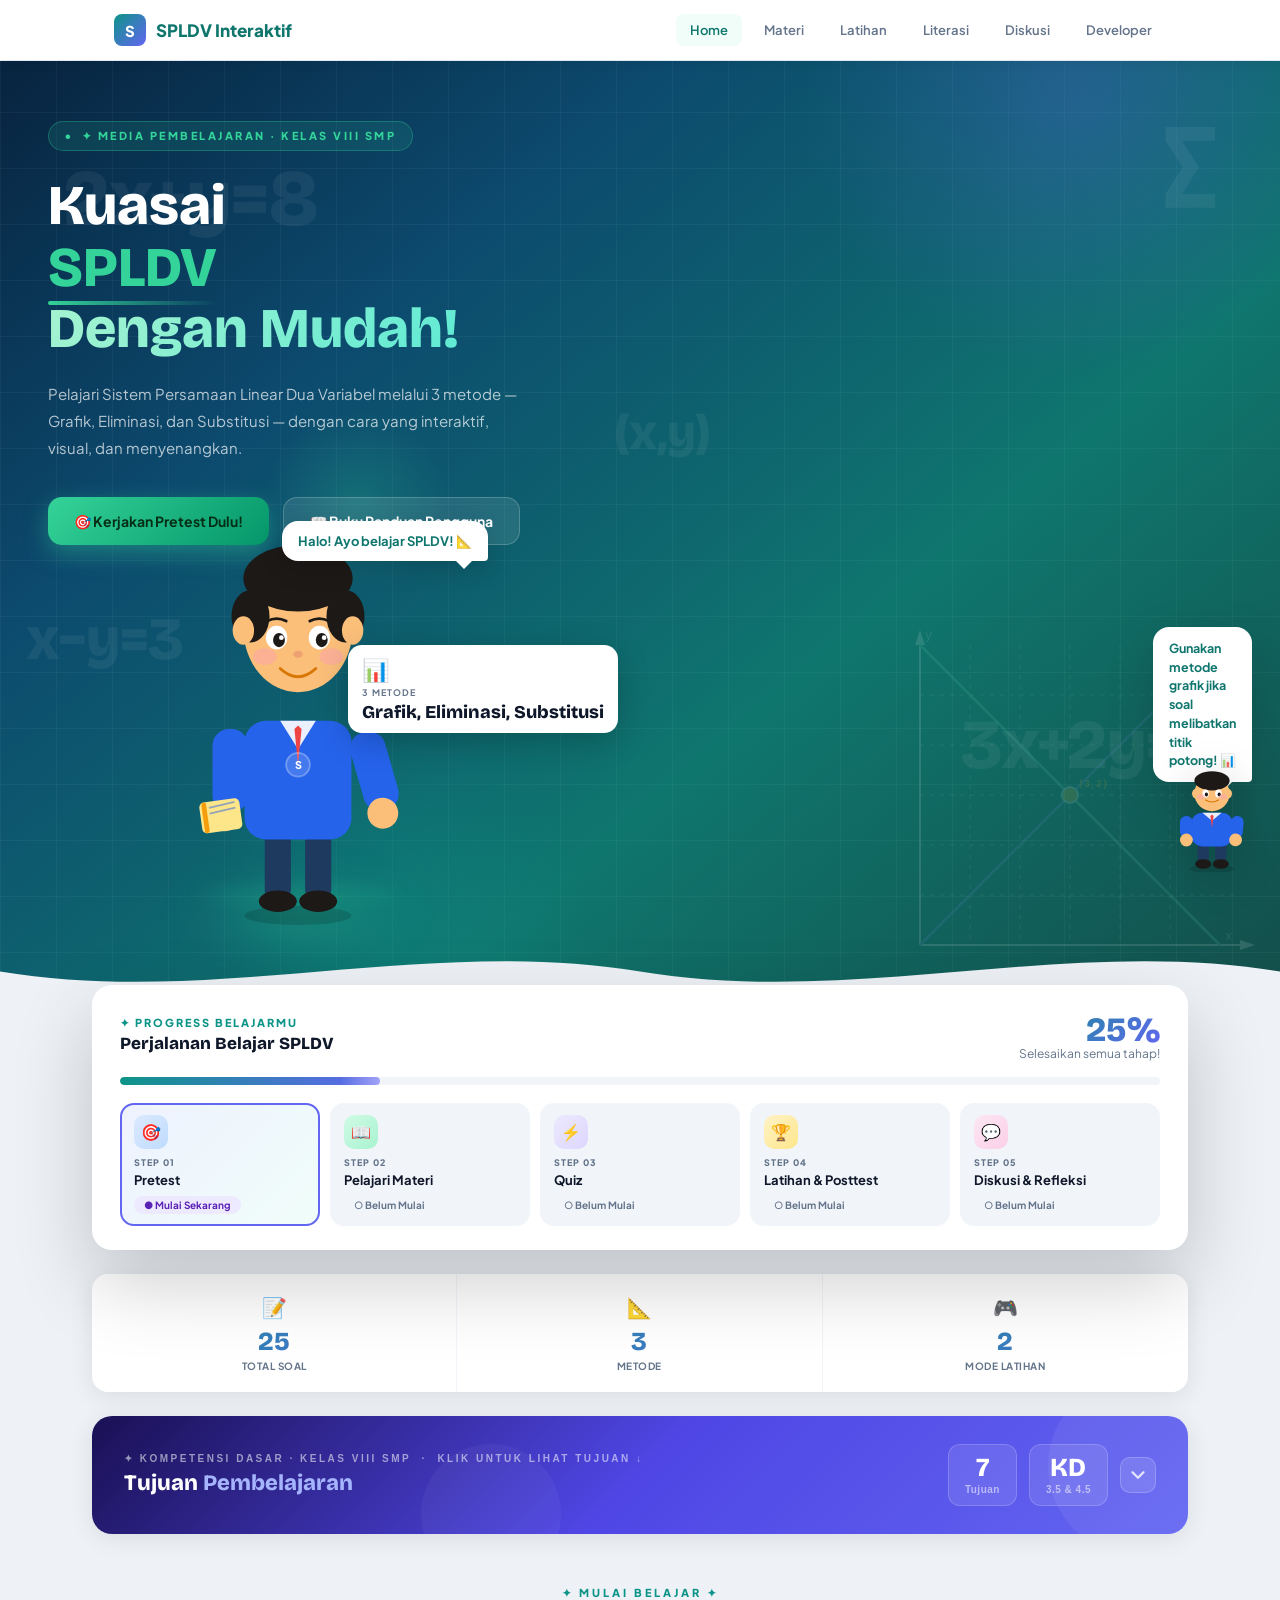
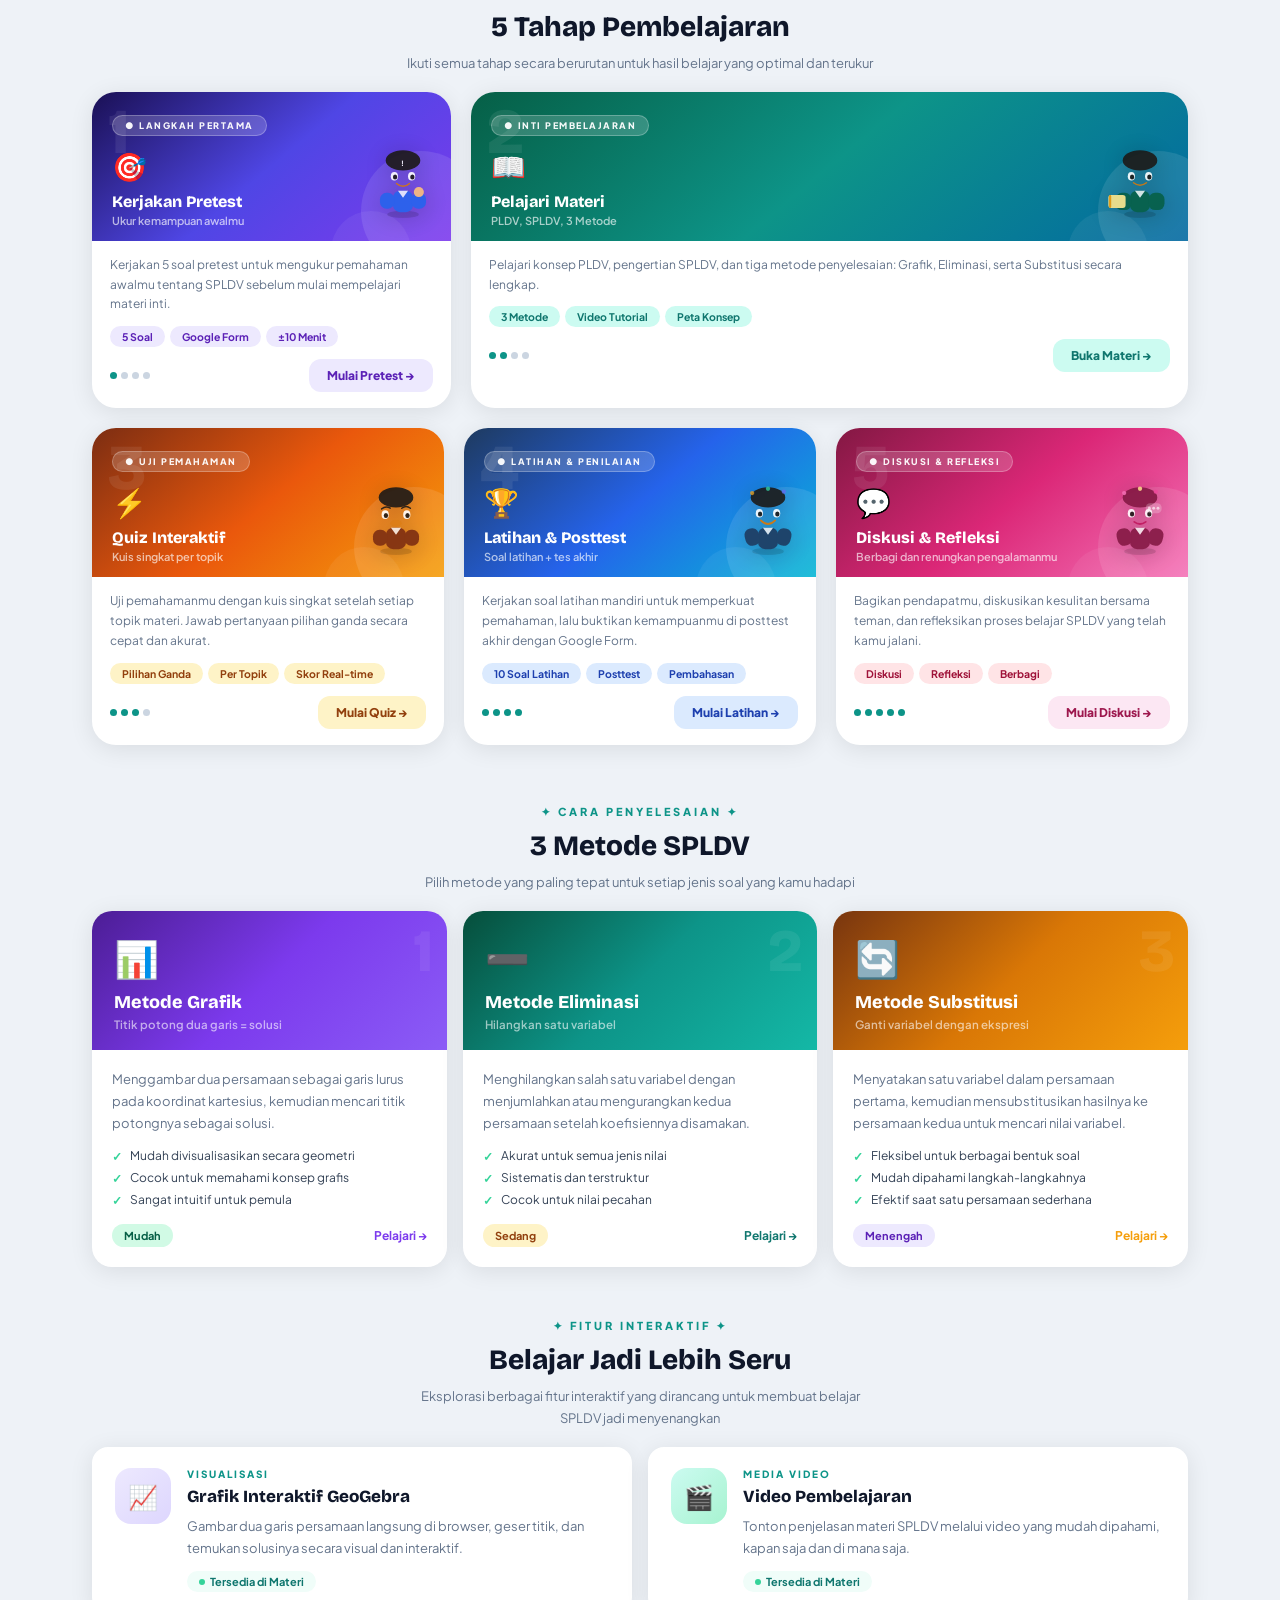
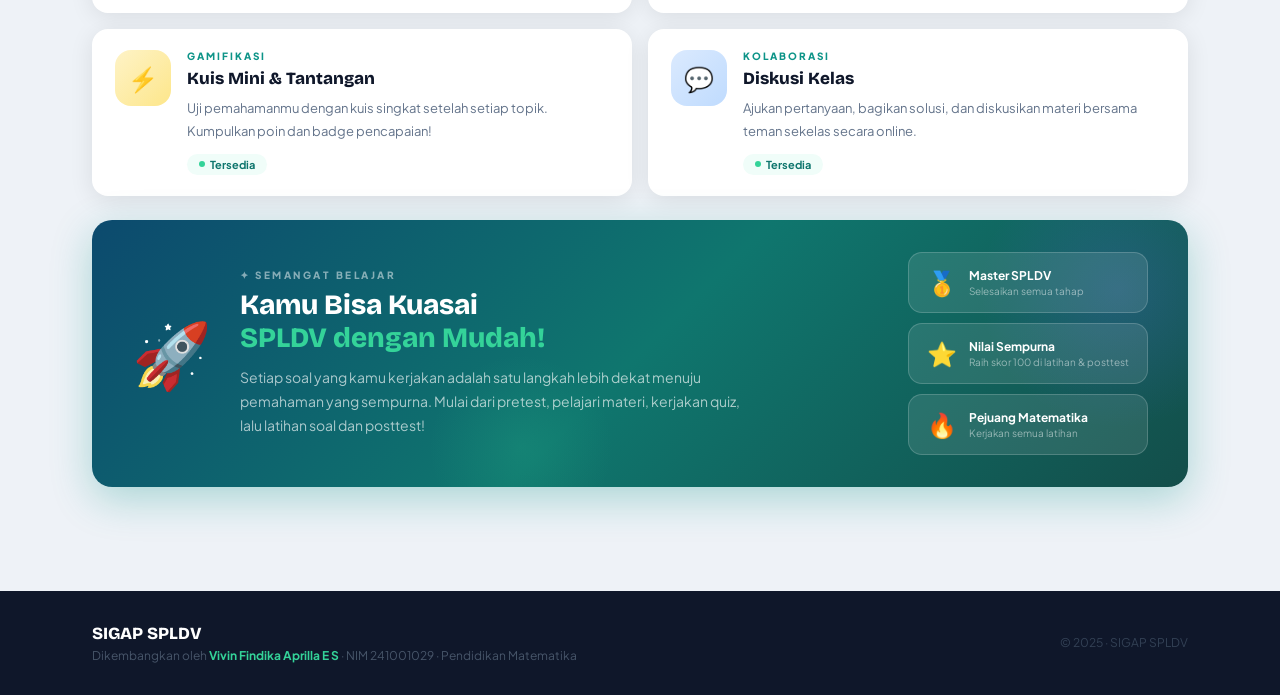
==== commit fac67abe: "Fix mobile layout: optimize padding and font-size for small screens (< 480px)" ====
--- a/Project/karakter.html
+++ b/Project/karakter.html
@@ -1209,8 +1209,25 @@
       .tujuan-header-right { gap: 8px; }
       .tujuan-body { padding: 16px 18px; }
       .tujuan-grid { grid-template-columns: 1fr; }
+      .tj-item { padding: 14px 14px; gap: 10px; }
+      .tj-text { font-size: 12px; }
       .tujuan-footer { flex-direction: column; align-items: flex-start; }
       .tujuan-body-wrap.open { max-height: 1200px; }
+    }
+
+    @media (max-width: 480px) {
+      .tujuan-header { padding: 16px 14px; flex-direction: column; align-items: flex-start; }
+      .tujuan-title { font-size: 18px; }
+      .tujuan-header-right { width: 100%; justify-content: space-between; gap: 10px; }
+      .tujuan-kompetensi { padding: 8px 12px; }
+      .tk-num { font-size: 20px; }
+      .tk-lbl { font-size: 9px; }
+      .tujuan-body { padding: 14px 14px; }
+      .tujuan-grid { gap: 10px; }
+      .tj-item { padding: 12px 12px; gap: 8px; }
+      .tj-num { width: 24px; height: 24px; font-size: 10px; }
+      .tj-text { font-size: 11px; line-height: 1.5; }
+      .btn-tujuan { padding: 10px 14px; font-size: 12px; }
     }
 
     /* ── ANIMATIONS ── */
@@ -1336,25 +1353,6 @@
         <a href="https://drive.google.com/file/d/1HCrZQKjQtWdjl4XVd9oVJnQ_AJSAPK5X/view?usp=sharing" target="_blank" rel="noopener noreferrer" class="btn btn-ghost">📖 Buku Panduan Pengguna</a>
       </div>
 
-      <!-- Mini progress steps -->
-      <div class="hero-progress">
-        <div class="prog-step active">
-          <span class="prog-dot"></span>Pretest
-        </div>
-        <span class="prog-arrow">›</span>
-        <div class="prog-step">
-          <span class="prog-dot"></span>Materi
-        </div>
-        <span class="prog-arrow">›</span>
-        <div class="prog-step">
-          <span class="prog-dot"></span>Quiz
-        </div>
-        <span class="prog-arrow">›</span>
-        <div class="prog-step">
-          <span class="prog-dot"></span>Latihan & Posttest
-        </div>
-      </div>
-    </div>
 
     <!-- Right Mascot -->
     <div class="hero-right">
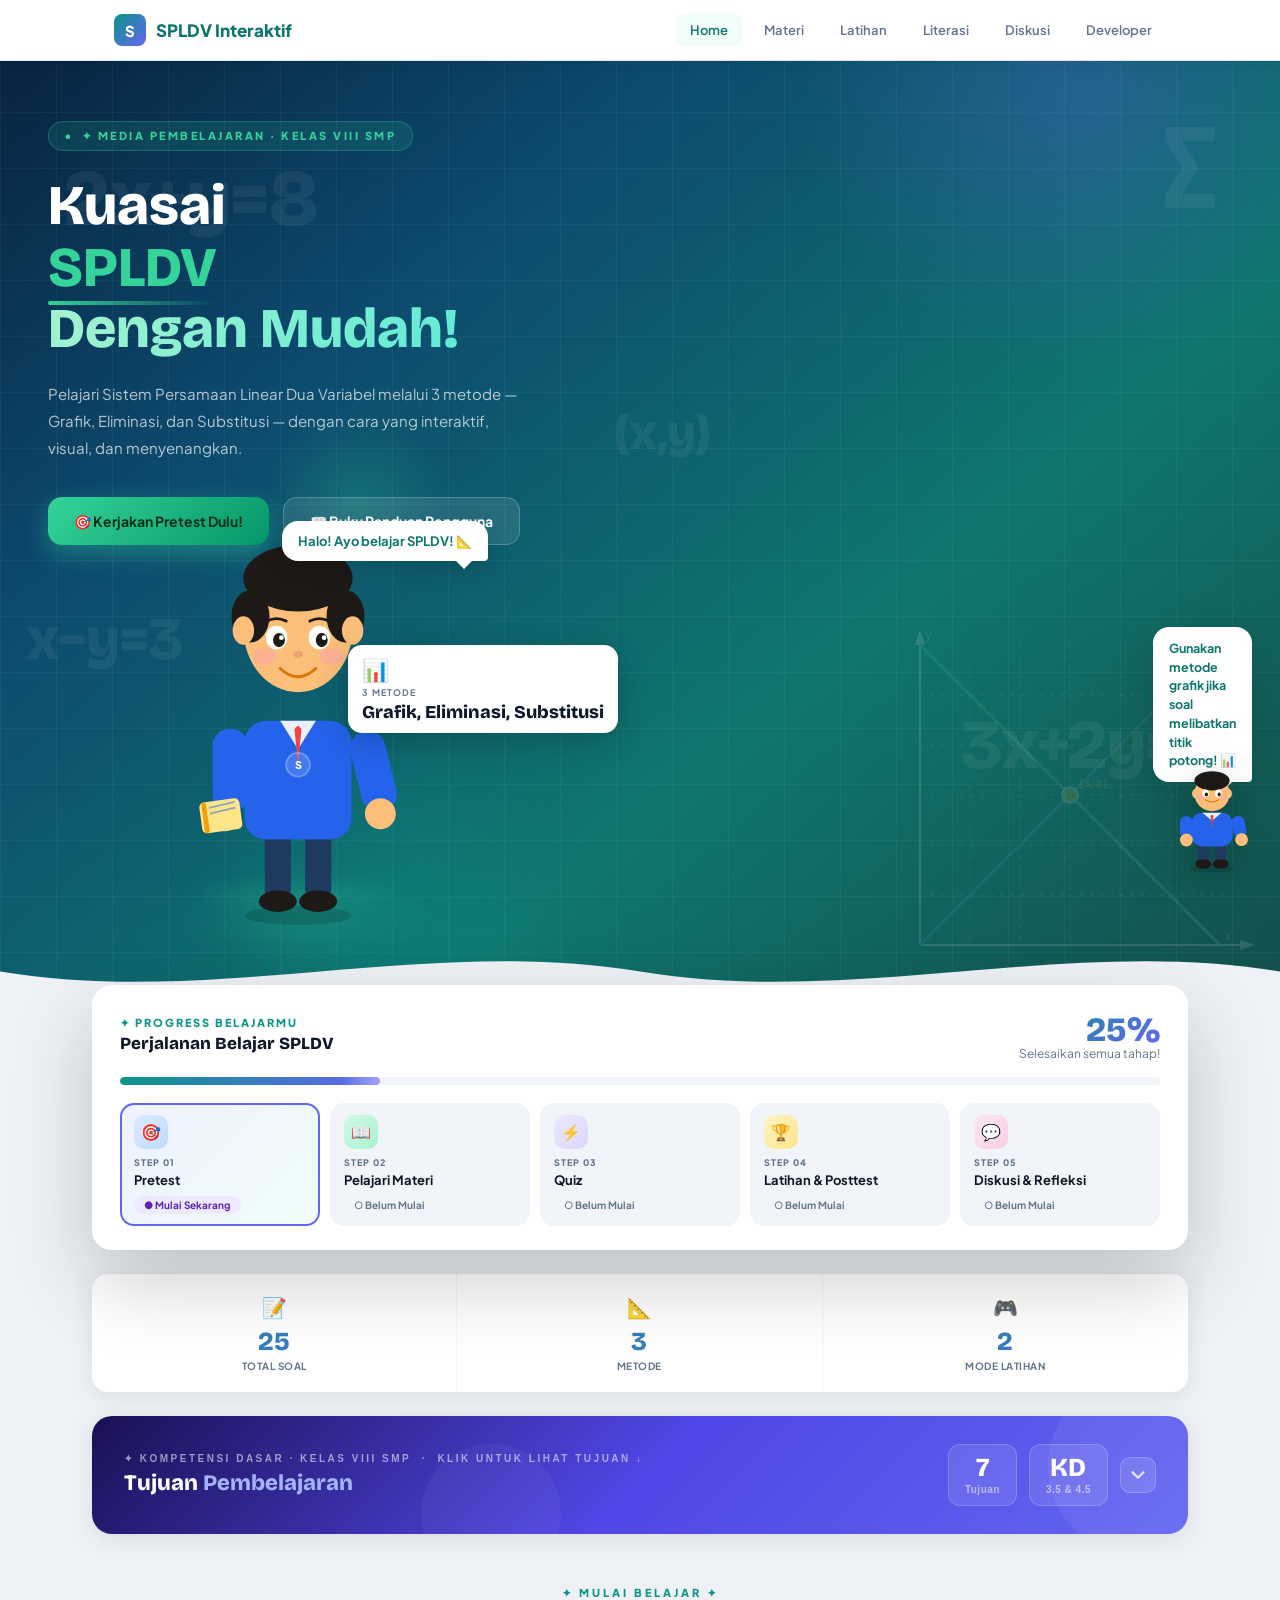
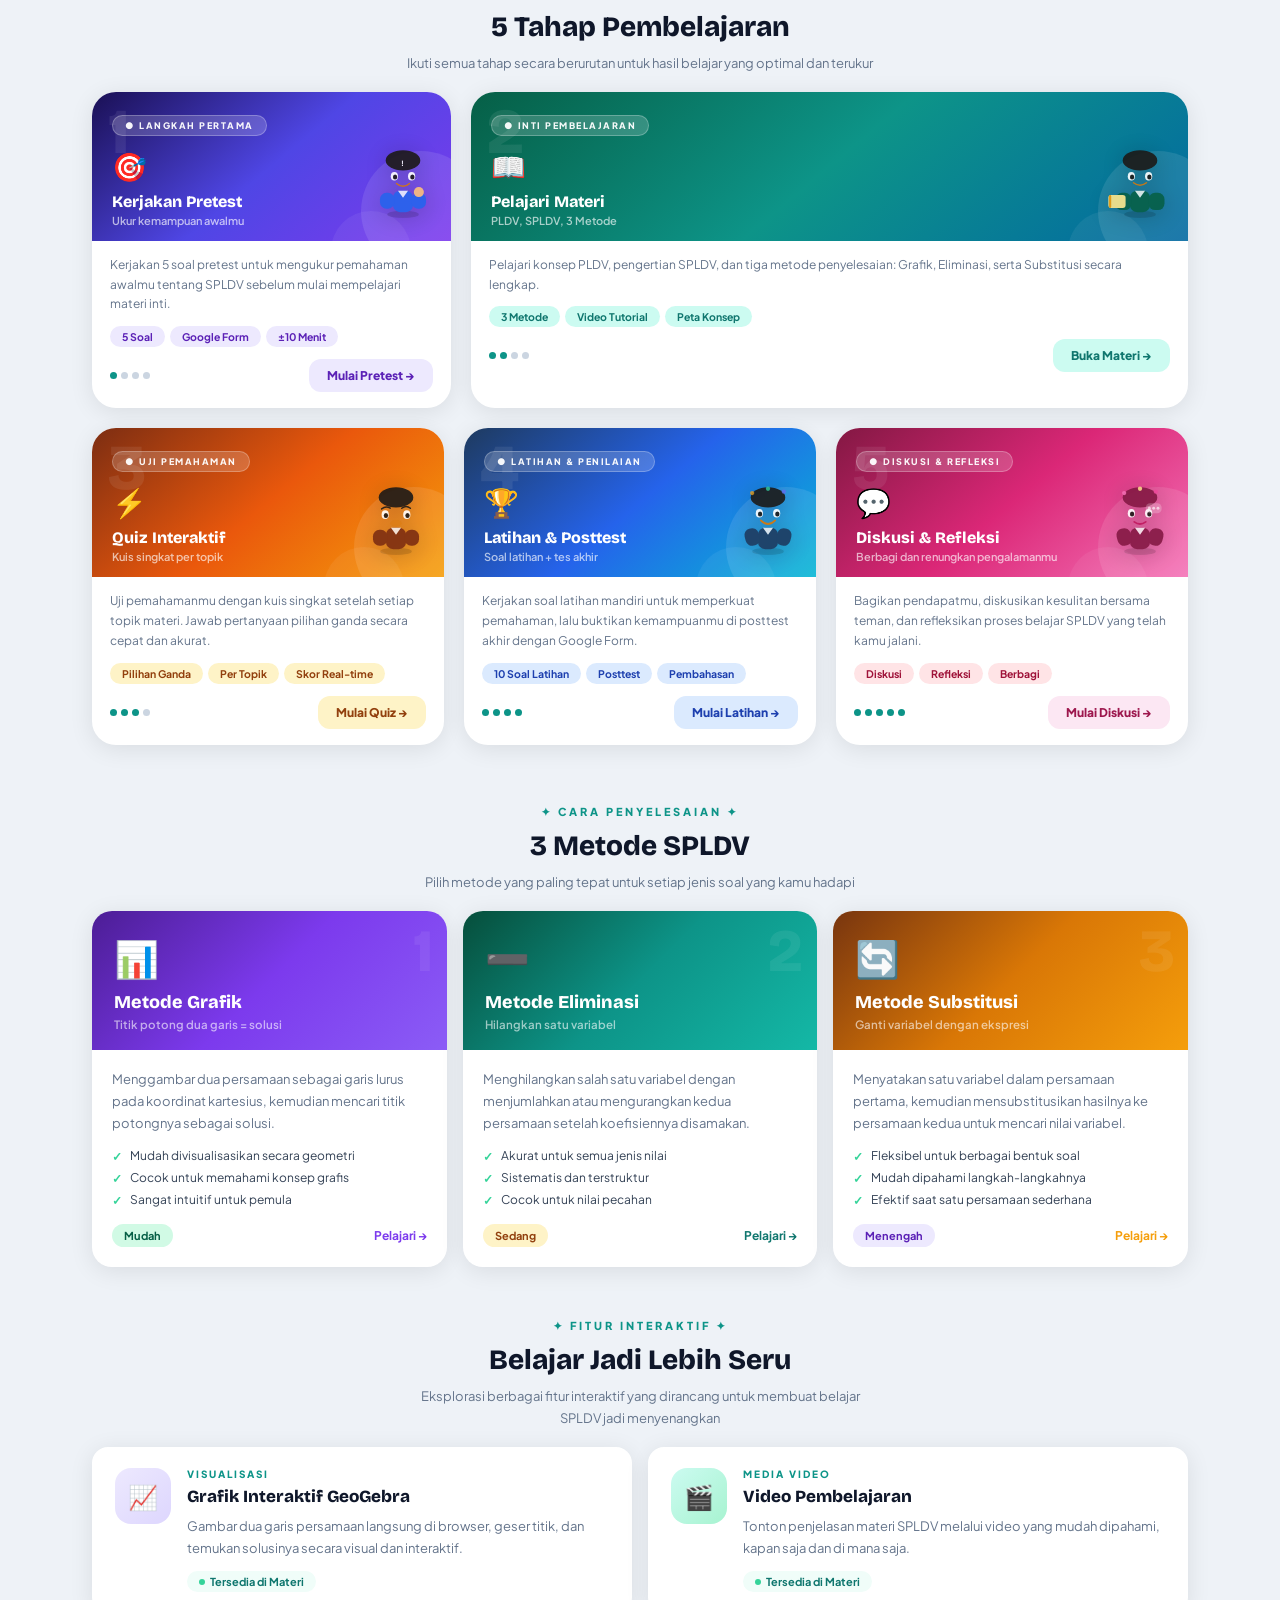
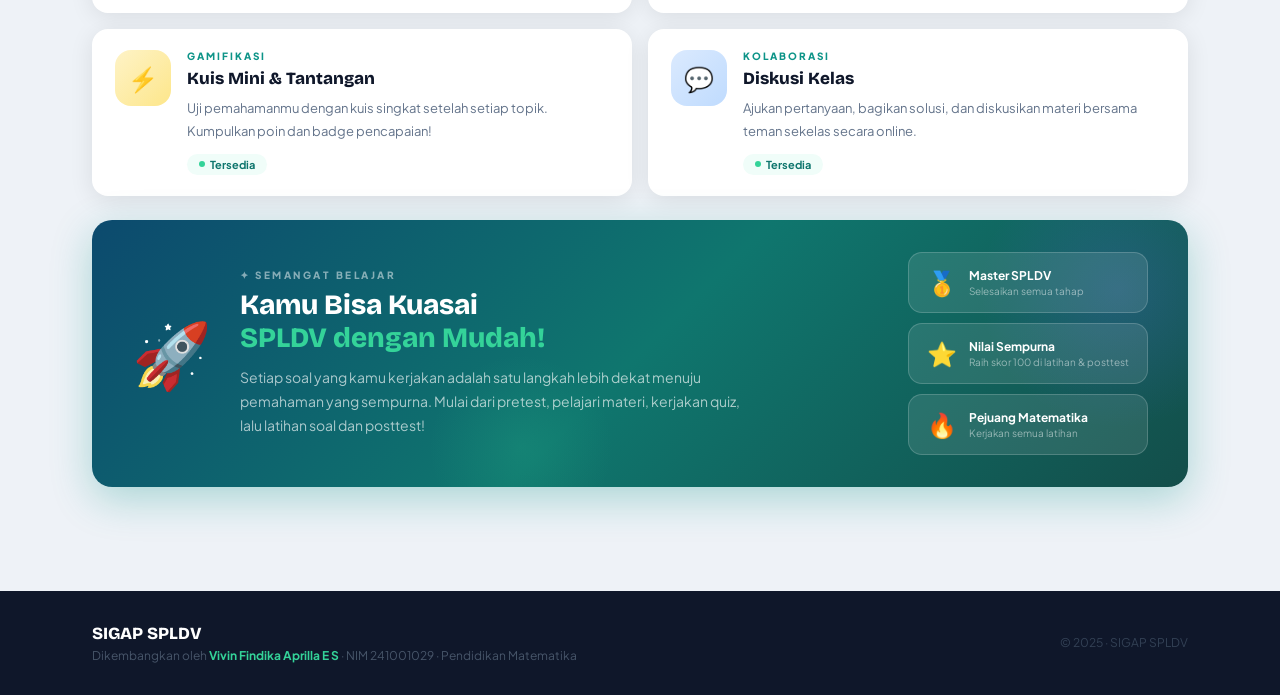
==== commit db169776: "Fix achievement badges text overflow on mobile (< 480px): reduce padding, font-size, and use flex la" ====
--- a/Project/karakter.html
+++ b/Project/karakter.html
@@ -1269,9 +1269,22 @@
       .methods-grid { grid-template-columns: 1fr; }
       .moti-banner { flex-direction: column; padding: 24px 20px; }
       .moti-badge-wrap { flex-direction: row; flex-wrap: wrap; }
-      .achievement-badge { min-width: 0; flex: 1; }
+      .achievement-badge { min-width: 0; flex: 1; padding: 12px 14px; }
+      .ab-name { font-size: 11px; }
+      .ab-pts { font-size: 9px; }
       .floating-mascot { bottom: 16px; right: 16px; }
       .fm-char { width: 64px; }
+    }
+
+    @media (max-width: 480px) {
+      .moti-banner { padding: 18px 16px; }
+      .moti-title { font-size: 20px; }
+      .moti-desc { font-size: 12px; max-width: 100%; }
+      .moti-badge-wrap { gap: 8px; }
+      .achievement-badge { min-width: 0; flex: 0 1 calc(50% - 4px); padding: 10px 10px; gap: 8px; }
+      .ab-icon { font-size: 20px; flex-shrink: 0; }
+      .ab-name { font-size: 10px; line-height: 1.2; word-wrap: break-word; }
+      .ab-pts { font-size: 8px; margin-top: 1px; }
     }
   </style>
 </head>
